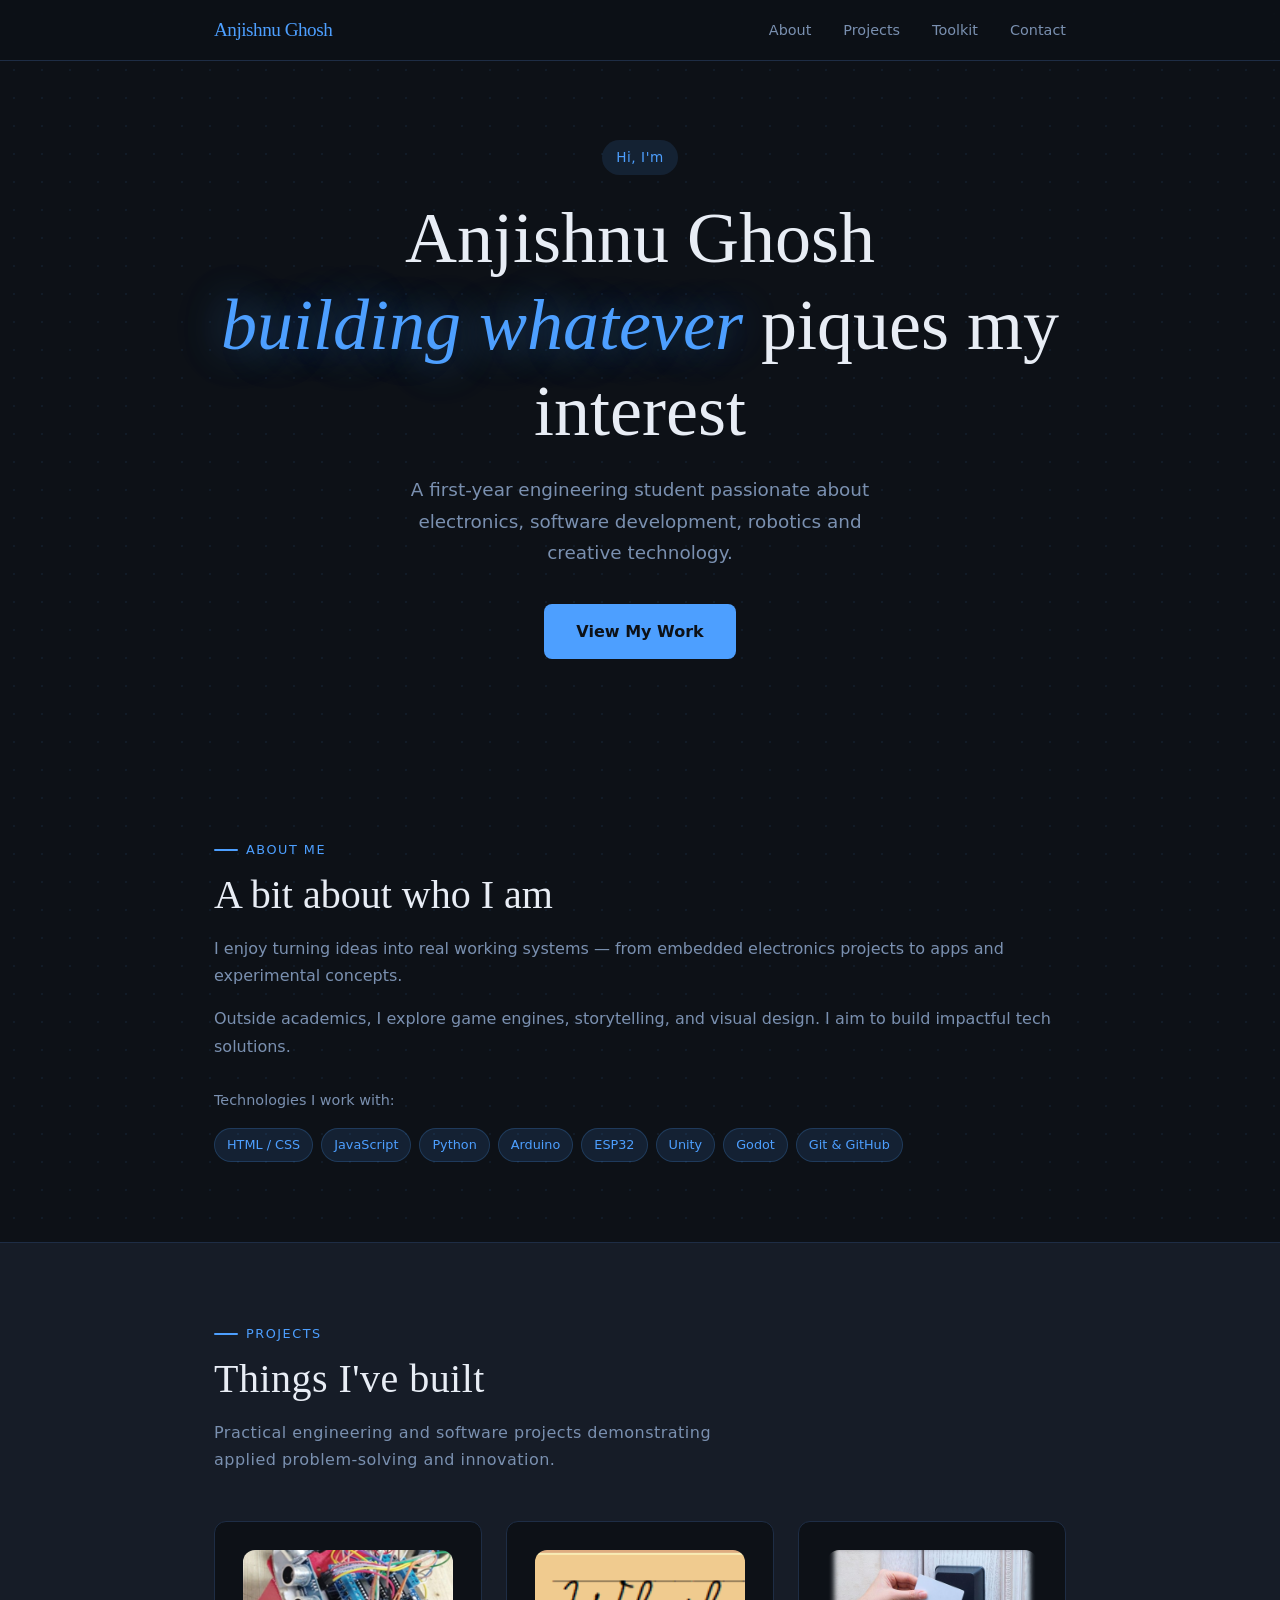
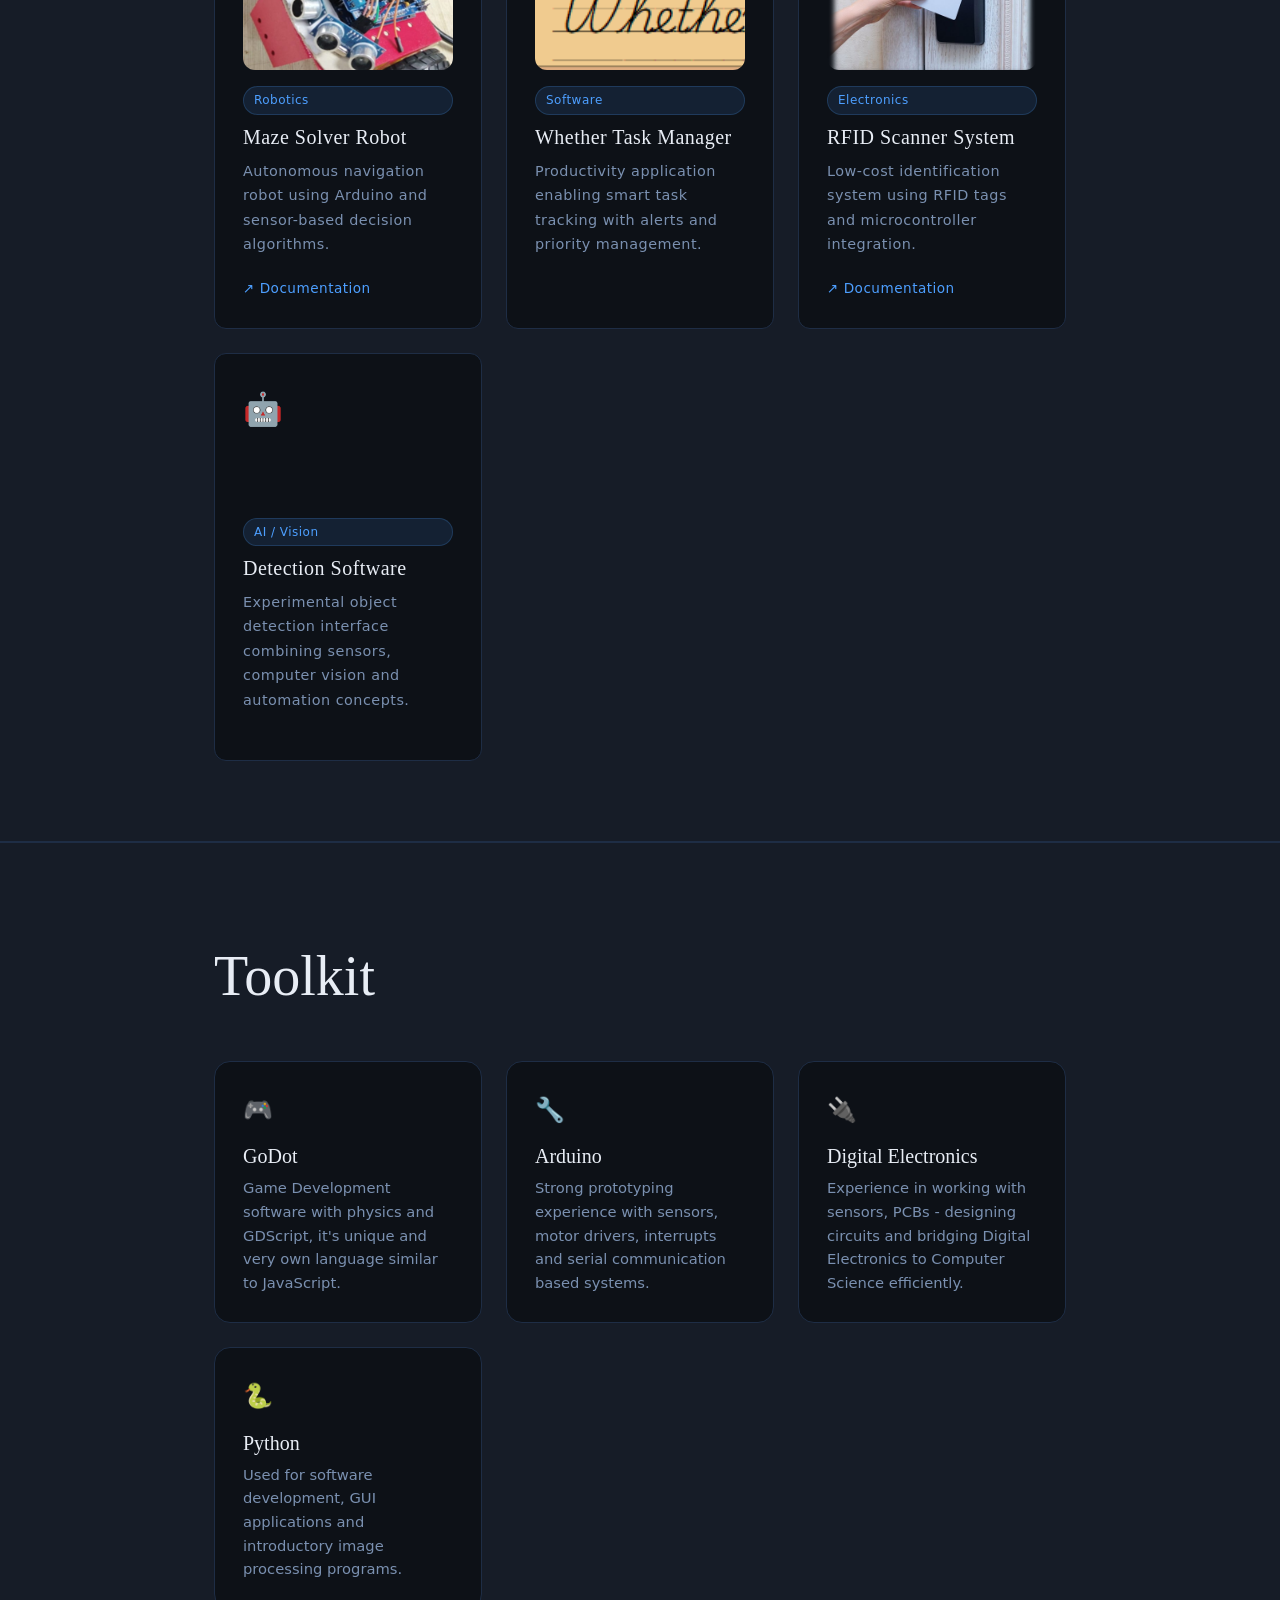
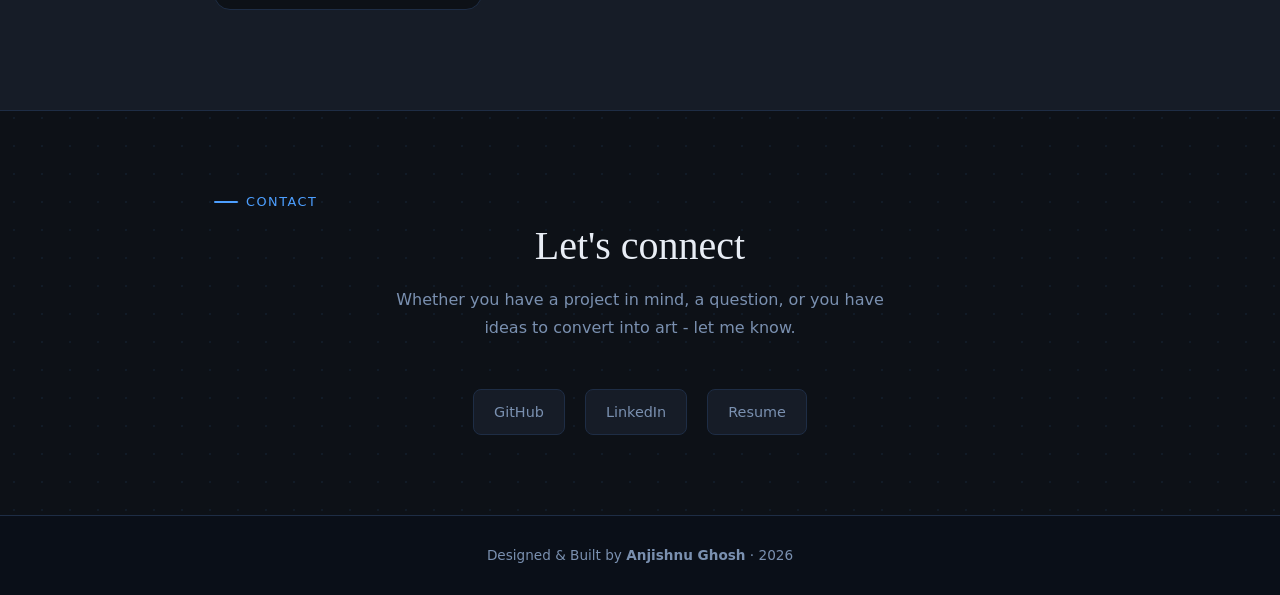
==== index.html @ 76fd32ce "Rename portfolio2.html to index.html" ====
<!DOCTYPE html>
<html lang="en">

<head>
  <meta charset="UTF-8">
  <meta name="viewport" content="width=device-width, initial-scale=1.0">
  <title>Anjishnu Ghosh | Portfolio</title>

  <!-- CSS FILES -->
  <link rel="stylesheet" href="style.css">
  <link rel="stylesheet" href="theme-dark.css">
</head>

<body>

<!-- ================= NAVBAR ================= -->
<nav>
  <div class="container">
    <div class="nav-inner">
      <a href="#hero" class="nav-logo">Anjishnu Ghosh</a>

      <ul class="nav-links">
        <li><a href="#about">About</a></li>
        <li><a href="#projects">Projects</a></li>
        <li><a href="#toolkit">Toolkit</a></li>
        <li><a href="#contact">Contact</a></li>
      </ul>
    </div>
  </div>
</nav>

<!-- ================= HERO ================= -->
<section id="hero">
  <div class="container">

    <p class="hero-eyebrow reveal">Hi, I'm</p>

    <h1 class="hero-title reveal">
      Anjishnu Ghosh <br>
      <em>building whatever</em> piques my interest
    </h1>

    <p class="hero-subtitle reveal">
      A first-year engineering student passionate about electronics,
      software development, robotics and creative technology.
    </p>

    <a href="#projects" class="hero-cta reveal">View My Work</a>

  </div>
</section>

<!-- ================= ABOUT ================= -->
<section id="about" class="reveal">
  <div class="container">

    <p class="section-label">About Me</p>
    <h2 class="section-heading">A bit about who I am</h2>

    <div class="about-text">
      <p>
        I enjoy turning ideas into real working systems — from embedded
        electronics projects to apps and experimental concepts.
      </p>

      <p>
        Outside academics, I explore game engines, storytelling,
        and visual design. I aim to build impactful tech solutions.
      </p>

      <p class="skills-heading">Technologies I work with:</p>

      <div class="skills-grid">
        <span class="skill-badge">HTML / CSS</span>
        <span class="skill-badge">JavaScript</span>
        <span class="skill-badge">Python</span>
        <span class="skill-badge">Arduino</span>
        <span class="skill-badge">ESP32</span>
        <span class="skill-badge">Unity</span>
        <span class="skill-badge">Godot</span>
        <span class="skill-badge">Git & GitHub</span>
      </div>

    </div>
  </div>
</section>

<!-- ================= PROJECTS ================= -->
<section id="projects">
  <div class="container">

    <div class="projects-header reveal">
      <p class="section-label">Projects</p>
      <h2 class="section-heading">Things I've built</h2>
      <p class="section-desc">
        Practical engineering and software projects demonstrating
        applied problem-solving and innovation.
      </p>
    </div>

    <div class="projects-grid">

      <!-- Maze Solver -->
      <div class="project-card reveal reveal-delay-1">
        <div class="project-icon">
          <img src="mazesolv.png" alt="Maze Solver Robot">
        </div>
        <span class="project-tag">Robotics</span>
        <h3 class="project-title">Maze Solver Robot</h3>
        <p class="project-desc">
          Autonomous navigation robot using Arduino and sensor-based
          decision algorithms.
        </p>
        <div class="project-links">
          <a href="Maze solver.docx" target="_blank" class="link-demo">↗ Documentation</a>
        </div>
      </div>

      <!-- Task App -->
      <div class="project-card reveal reveal-delay-2">
        <div class="project-icon">
          <img src="whether.png" alt="Task Manager App">
        </div>
        <span class="project-tag">Software</span>
        <h3 class="project-title">Whether Task Manager</h3>
        <p class="project-desc">
          Productivity application enabling smart task tracking
          with alerts and priority management.
        </p>
      </div>

      <!-- RFID -->
      <div class="project-card reveal reveal-delay-3">
        <div class="project-icon">
          <img src="RFID.png" alt="RFID Scanner">
        </div>
        <span class="project-tag">Electronics</span>
        <h3 class="project-title">RFID Scanner System</h3>
        <p class="project-desc">
          Low-cost identification system using RFID tags and microcontroller integration.
        </p>
        <div class="project-links">
          <a href="RFID READER PROJECT.docx" target="_blank" class="link-demo">↗ Documentation</a>
        </div>
      </div>

      <!-- Detection -->
      <div class="project-card reveal reveal-delay-4">
        <div class="project-icon">🤖</div>
        <span class="project-tag">AI / Vision</span>
        <h3 class="project-title">Detection Software</h3>
        <p class="project-desc">
          Experimental object detection interface combining sensors,
          computer vision and automation concepts.
        </p>
      </div>

    </div>
  </div>
</section>

<!-- ================= TOOLKIT ================= -->
<section id="toolkit" class="toolkit-section">

  <div class="container">

    <h2 class="toolkit-title">Toolkit</h2>

    <div class="toolkit-cards">

      <div class="tool-card">
        <div class="tool-icon">🎮</div>
        <h3>GoDot</h3>
        <p>
          Game Development software with physics and GDScript, it's unique and very own language similar to JavaScript.
        </p>
      </div>

      <div class="tool-card">
        <div class="tool-icon">🔧</div>
        <h3>Arduino</h3>
        <p>
          Strong prototyping experience with sensors, motor drivers,
          interrupts and serial communication based systems.
        </p>
      </div>

      <div class="tool-card">
        <div class="tool-icon">🔌</div>
        <h3>Digital Electronics</h3>
        <p>
          Experience in working with sensors, PCBs - designing circuits and bridging Digital Electronics to Computer Science efficiently.
        </p>
      </div>

      <div class="tool-card">
        <div class="tool-icon">🐍</div>
        <h3>Python</h3>
        <p>
          Used for software development, GUI applications and
          introductory image processing programs.
        </p>
      </div>

    </div>

  </div>

</section>

<!-- ================= CONTACT ================= -->
<section id="contact" class="reveal">
  <div class="container">

    <p class="section-label">Contact</p>
    <h2 class="section-heading">Let's connect</h2>

    <p class="section-desc" style="margin:0 auto;">
       Whether you have a project in mind, a question, or you have ideas to convert into art - let me know.
    </p>

    <div class="contact-wrapper">
      <div class="social-links">
        <a href="#" class="social-link">GitHub</a>
        <a href="#" class="social-link">LinkedIn</a>
        <a href="resume.pdf" download class="social-link">Resume</a>
      </div>

    </div>
  </div>
</section>

<!-- ================= FOOTER ================= -->
<footer>
  <div class="container">
    <p>Designed & Built by <strong>Anjishnu Ghosh</strong> · 2026</p>
  </div>
</footer>

<!-- JS FILE -->
<script src="script.js"></script>

</body>
</html>
---- style.css ----
:root {
      --accent: #2A6BE8;         /* Main blue accent color — used for links, buttons, highlights */
      --accent-light: #EBF0FD;   /* A pale tint of the accent — used for badge backgrounds */
      --text: #1A1A2E;           /* Very dark navy — main body text */
      --muted: #6B7280;          /* Medium gray — secondary/helper text */
      --bg: #FAFAF8;             /* Off-white — the page background */
      --card-bg: #FFFFFF;        /* Pure white — project card backgrounds */
      --border: #E5E7EB;         /* Light gray — borders and dividers */
      --radius: 12px;            /* How rounded card corners are */
      --serif: 'DM Serif Display', Georgia, serif;   /* Heading font stack */
      --sans: 'DM Sans', system-ui, sans-serif;      /* Body font stack */
    }
 
    /* ─── GLOBAL RESET ───────────────────────────────────────────────────────
       Browsers add their own default margins/paddings to elements.
       This "reset" removes those defaults so we start from a clean slate.
    */
    *, *::before, *::after {
      /*
        * selects every element. ::before and ::after are pseudo-elements
        (invisible elements CSS can create before/after real elements).
      */
      box-sizing: border-box;
      /*
        By default, padding and border are ADDED to an element's width.
        border-box makes them INCLUDED in the width — much more intuitive.
        Example: a 200px box with 20px padding stays 200px wide (not 240px).
      */
      margin: 0;
      padding: 0;
    }
 
    html {
      scroll-behavior: smooth;
      /*
        When the user clicks a nav link (e.g., #projects), the page scrolls
        smoothly instead of jumping instantly.
      */
    }
 
    body {
      /*
        <body> is everything visible on the page.
        These styles apply globally to all text unless overridden.
      */
      font-family: var(--sans);           /* Use DM Sans for all text */
      background-color: var(--bg);        /* Off-white page background */
      color: var(--text);                 /* Dark text by default */
      line-height: 1.7;                   /* Space between lines — 1.7x the font size */
      font-size: 16px;                    /* Base font size — all rem units scale from this */
      -webkit-font-smoothing: antialiased;/* Makes fonts look crisper on Mac/iOS (webkit = Safari/Chrome) */
    }
 
    /* ─── TYPOGRAPHY HELPERS ─────────────────────────────────────────────── */
 
    h1, h2, h3 {
      font-family: var(--serif);          /* Use the elegant serif font for all headings */
      font-weight: 400;                   /* Serif fonts look best at normal weight */
      line-height: 1.2;                   /* Headings need tighter line spacing than body */
    }
 
    a {
      color: var(--accent);               /* Links are blue */
      text-decoration: none;              /* Remove the default underline */
    }
 
    a:hover {
      text-decoration: underline;         /* Underline appears on hover for clarity */
    }
 
    img {
      max-width: 100%;                    /* Images never overflow their container */
      display: block;                     /* Remove the small gap below inline images */
    }
 
    /* ─── LAYOUT UTILITY ─────────────────────────────────────────────────── */
 
    .container {
      /*
        A reusable class that centers content and adds horizontal padding.
        Applied to each section to keep content within a readable max width.
      */
      max-width: 900px;     /* Content doesn't stretch wider than 900px */
      margin: 0 auto;       /* Left and right margin set to "auto" = centered */
      padding: 0 24px;      /* 24px gap on left and right on small screens */
    }
 
    section {
      padding: 80px 0;      /* 80px of vertical breathing room above and below each section */
    }
 
    /* ─── NAVIGATION BAR ─────────────────────────────────────────────────── */
 
    nav {
      position: fixed;
      /*
        fixed means the nav stays at the top of the viewport even as you scroll.
        Without this, the nav would scroll away with the page.
      */
      top: 0;
      left: 0;
      right: 0;
      /*
        top/left/right: 0 pins the nav to all three sides of the viewport,
        making it full-width at the very top of the screen.
      */
      z-index: 100;
      /*
        z-index controls stacking order. Higher = in front.
        100 ensures the nav appears in front of all page content when scrolling.
      */
      background: rgba(250, 250, 248, 0.88);
      /*
        rgba = Red, Green, Blue, Alpha.
        Alpha of 0.88 = 88% opaque, 12% transparent.
        This gives a frosted/translucent glass effect.
      */
      backdrop-filter: blur(12px);
      /*
        Blurs whatever is BEHIND the nav element (the page content).
        Combined with the semi-transparent background, this creates a
        popular "frosted glass" navigation effect.
        -webkit- prefix needed for Safari compatibility.
      */
      -webkit-backdrop-filter: blur(12px);
      border-bottom: 1px solid var(--border);  /* Subtle separator line */
    }
 
    .nav-inner {
      display: flex;
      /*
        display: flex enables Flexbox layout.
        Flexbox arranges children in a row (by default) or column,
        with powerful alignment and spacing controls.
      */
      justify-content: space-between;
      /*
        Pushes the logo to the left and nav links to the right,
        with all available space between them.
      */
      align-items: center;    /* Vertically centers the logo and links */
      height: 60px;           /* Fixed nav height */
    }
 
    .nav-logo {
      font-family: var(--serif);
      font-size: 1.2rem;      /* rem = relative to the root font size. 1.2rem = 19.2px */
      font-weight: 400;
      letter-spacing: -0.5px; /* Slightly tighter letter spacing for elegant look */
    }
 
    .nav-links {
      display: flex;
      gap: 32px;              /* 32px space between each nav link */
      list-style: none;       /* Remove the default bullet points from <ul> */
    }
 
    .nav-links a {
      color: var(--muted);    /* Gray by default */
      font-size: 0.9rem;
      font-weight: 500;
      transition: color 0.2s; /* Smoothly animate color change over 0.2 seconds */
    }
 
    .nav-links a:hover {
      color: var(--text);     /* Goes dark on hover */
      text-decoration: none;
    }
 
    /* ─── HERO SECTION ───────────────────────────────────────────────────── */
 
    #hero {
      padding-top: 140px;     /* Extra top padding to clear the 60px fixed nav */
      padding-bottom: 100px;
      text-align: center;
    }
 
    .hero-eyebrow {
      /*
        The small text above the main heading — sets the context.
        e.g., "Hi, I'm"
      */
      display: inline-block;              /* Allows padding on a text element */
      background: var(--accent-light);   /* Pale blue background */
      color: var(--accent);              /* Blue text */
      font-size: 0.85rem;
      font-weight: 500;
      padding: 6px 14px;
      border-radius: 100px;             /* Makes it a pill shape (fully rounded) */
      margin-bottom: 20px;
      letter-spacing: 0.04em;           /* Slightly spaced out letters */
    }
 
    .hero-title {
      font-size: clamp(2.8rem, 7vw, 5rem);
      /*
        clamp(min, preferred, max) — a responsive font size:
        - Never smaller than 2.8rem (44.8px)
        - Ideally 7vw (7% of viewport width)
        - Never larger than 5rem (80px)
        This makes the heading scale naturally across all screen sizes.
      */
      color: var(--text);
      margin-bottom: 20px;
    }
 
    .hero-title em {
      /*
        <em> tags are used for italic text.
        This styles the italic part of the hero title with an accent color.
      */
      color: var(--accent);
      font-style: italic;
    }
 
    .hero-subtitle {
      font-size: 1.15rem;
      color: var(--muted);      /* Gray subtitle text */
      max-width: 500px;         /* Keeps the line short for readability */
      margin: 0 auto 36px;      /* Top: 0, Left/Right: auto (centered), Bottom: 36px */
    }
 
    .hero-cta {
      /*
        CTA = Call To Action — the main action button.
      */
      display: inline-block;
      background: var(--accent);    /* Solid blue background */
      color: #fff;                   /* White text */
      padding: 14px 32px;
      border-radius: 8px;
      font-weight: 500;
      font-size: 1rem;
      transition: transform 0.2s, box-shadow 0.2s;
      /*
        Animate two properties on hover:
        - transform: used for the lift effect
        - box-shadow: used for the glow effect
      */
    }
 
    .hero-cta:hover {
      text-decoration: none;
      transform: translateY(-2px);
      /*
        Moves the button 2px upward — creates a "lifting" hover effect.
        translateY is a CSS transform function.
      */
      box-shadow: 0 8px 24px rgba(42, 107, 232, 0.28);
      /*
        A blue-tinted shadow beneath the button, making it look elevated.
        Syntax: x-offset y-offset blur spread color
      */
    }
 
    /* ─── SECTION HEADING STYLE ──────────────────────────────────────────── */
 
    .section-label {
      /*
        A small all-caps label above each section heading (e.g., "— About Me")
      */
      font-family: var(--sans);
      font-size: 0.8rem;
      font-weight: 500;
      letter-spacing: 0.12em;         /* Wide letter spacing for the all-caps look */
      text-transform: uppercase;       /* Makes text all caps regardless of what's typed */
      color: var(--accent);
      margin-bottom: 10px;
      display: flex;
      align-items: center;
      gap: 8px;
    }
 
    .section-label::before {
      /*
        ::before is a pseudo-element — creates a decorative element BEFORE
        the text without adding extra HTML.
        Here it draws a short horizontal line before the label.
      */
      content: '';                  /* Required — the pseudo-element exists but is empty */
      display: block;
      width: 24px;
      height: 2px;
      background: var(--accent);
      border-radius: 2px;
    }
 
    .section-heading {
      font-size: clamp(1.8rem, 4vw, 2.6rem);
      margin-bottom: 16px;
    }
 
    .section-desc {
      color: var(--muted);
      max-width: 520px;
      font-size: 1rem;
    }
 
    /* ─── ABOUT SECTION ──────────────────────────────────────────────────── */
 
    .about-grid {
      display: grid;
      /*
        CSS Grid divides a container into rows and columns.
        Here we create two columns: the first is 1 fraction unit wide,
        the second is 2 fraction units wide (so it's twice as wide).
      */
      grid-template-columns: 1fr 2fr;
      gap: 56px;              /* Space between the two columns */
      align-items: start;     /* Align content to the top of each grid cell */
      margin-top: 48px;
    }
 
    .about-avatar {
      width: 100%;
      aspect-ratio: 1 / 1;   /* Forces the element to always be a perfect square */
      border-radius: 16px;
      background: var(--accent-light);    /* Placeholder background until you add a real photo */
      display: flex;
      align-items: center;
      justify-content: center;            /* Centers the initials text inside */
      font-family: var(--serif);
      font-size: 3rem;
      color: var(--accent);
      overflow: hidden;                   /* Clips any content (like a photo) to the border-radius */
    }
 
    .about-text p {
      color: var(--muted);
      margin-bottom: 16px;
    }
 
    .skills-heading {
      font-family: var(--sans);
      font-weight: 500;
      font-size: 0.9rem;
      color: var(--text);
      margin: 28px 0 12px;
    }
 
    .skills-grid {
      display: flex;
      flex-wrap: wrap;     /* Items wrap to the next line if they don't fit */
      gap: 8px;
    }
 
    .skill-badge {
      background: var(--accent-light);
      color: var(--accent);
      font-size: 0.8rem;
      font-weight: 500;
      padding: 5px 12px;
      border-radius: 100px;   /* Pill shape */
    }
 
    /* ─── PROJECTS SECTION ───────────────────────────────────────────────── */
 
    #projects {
      background: var(--card-bg);
      /*
        A very subtle change from the slightly off-white page background
        to pure white creates visual separation between sections.
      */
      border-top: 1px solid var(--border);
      border-bottom: 1px solid var(--border);
    }
 
    .projects-header {
      margin-bottom: 48px;
    }
 
    .projects-grid {
      display: grid;
      grid-template-columns: repeat(auto-fit, minmax(260px, 1fr));
      /*
        repeat(auto-fit, ...) — creates as many columns as will fit.
        minmax(260px, 1fr) — each column is at least 260px wide, expands to fill space.
        Result: 3 columns on wide screens, 2 on medium, 1 on mobile — automatically.
      */
      gap: 24px;
    }
 
    .project-card {
      background: var(--bg);         /* Slightly off-white card on white section */
      border: 1px solid var(--border);
      border-radius: var(--radius);  /* Uses the --radius variable (12px) */
      padding: 28px;
      display: flex;
      flex-direction: column;        /* Stack children vertically instead of side-by-side */
      transition: transform 0.25s, box-shadow 0.25s;
    }
 
    .project-card:hover {
      transform: translateY(-4px);   /* Lift the card 4px upward on hover */
      box-shadow: 0 12px 32px rgba(0, 0, 0, 0.08);  /* Soft shadow on hover */
    }
 
    .project-icon {
      font-size: 2rem;               /* Large emoji icon at the top of each card */
      margin-bottom: 16px;
    }
 
    .project-tag {
      font-size: 0.75rem;
      font-weight: 500;
      color: var(--accent);
      background: var(--accent-light);
      display: inline-block;
      padding: 3px 10px;
      border-radius: 100px;
      margin-bottom: 10px;
    }
 
    .project-title {
      font-family: var(--serif);
      font-size: 1.25rem;
      margin-bottom: 10px;
    }
 
    .project-desc {
      font-size: 0.9rem;
      color: var(--muted);
      flex: 1;
      /*
        flex: 1 makes this element grow to fill available vertical space in the
        flex column. This pushes the links to the bottom of all cards evenly,
        even if descriptions have different lengths.
      */
      margin-bottom: 20px;
    }
 
    .project-links {
      display: flex;
      gap: 16px;
    }
 
    .project-links a {
      font-size: 0.85rem;
      font-weight: 500;
      display: flex;
      align-items: center;
      gap: 5px;
    }
 
    .project-links .link-demo {
      color: var(--accent);     /* Blue for the live demo link */
    }
 
    .project-links .link-code {
      color: var(--muted);      /* Gray for the GitHub/code link */
    }
 
    /* ─── CONTACT SECTION ────────────────────────────────────────────────── */
 
    #contact {
      text-align: center;
    }
 
    .contact-wrapper {
      margin-top: 48px;
    }
 
    .contact-email {
      font-family: var(--serif);
      font-size: clamp(1.5rem, 4vw, 2.4rem);
      color: var(--text);
      display: inline-block;
      margin-bottom: 36px;
      transition: color 0.2s;
    }
 
    .contact-email:hover {
      color: var(--accent);
      text-decoration: none;
    }
 
    .social-links {
      display: flex;
      justify-content: center;   /* Center the social icons row */
      gap: 20px;
      flex-wrap: wrap;
    }
 
    .social-link {
      display: flex;
      align-items: center;
      gap: 8px;
      font-size: 0.9rem;
      font-weight: 500;
      color: var(--muted);
      background: var(--card-bg);
      border: 1px solid var(--border);
      padding: 10px 20px;
      border-radius: 8px;
      transition: border-color 0.2s, color 0.2s;
    }
 
    .social-link:hover {
      color: var(--accent);
      border-color: var(--accent);
      text-decoration: none;
    }
 
    /* ─── FOOTER ─────────────────────────────────────────────────────────── */
 
    footer {
      border-top: 1px solid var(--border);
      padding: 28px 0;
      text-align: center;
      font-size: 0.85rem;
      color: var(--muted);
    }
 
    /* ─── RESPONSIVE DESIGN ──────────────────────────────────────────────── */
 
    @media (max-width: 640px) {
      /*
        @media is a "media query" — CSS that only applies at certain screen sizes.
        max-width: 640px means: "apply these rules ONLY on screens 640px wide or less"
        (i.e., phones and small tablets).
      */
 
      .about-grid {
        grid-template-columns: 1fr;   /* Switch from 2-column to 1-column layout on mobile */
      }
 
      .about-avatar {
        max-width: 160px;             /* Limit photo size on mobile */
      }
 
      .nav-links {
        gap: 18px;                    /* Reduce gap between nav links on mobile */
      }

/* ===== Premium Scroll Reveal ===== */

.reveal {
  opacity: 0;
  transform: translateY(50px) scale(0.96);
  transition: all 0.9s cubic-bezier(.21,1.02,.73,1);
}

.reveal.active {
  opacity: 1;
  transform: translateY(0) scale(1);
}

/* stagger effect */
.reveal-delay-1 { transition-delay: 0.1s; }
.reveal-delay-2 { transition-delay: 0.2s; }
.reveal-delay-3 { transition-delay: 0.3s; }
.reveal-delay-4 { transition-delay: 0.4s; }
    }
    img {
  max-width: 100%;
  height: auto;
  display: block;
}
---- theme-dark.css ----
/*
  ============================================================
  theme-dark.css — Dark Blue Theme Override
  ============================================================

  HOW TO USE THIS FILE:
  Add this single line to your portfolio.html, inside the <head>
  tag, AFTER the existing <style> block:

      <link rel="stylesheet" href="theme-dark.css">

  Because it loads AFTER the original styles, every rule here
  "wins" over the original — this is the "Cascading" part of CSS.
  You never have to touch portfolio.html's <style> block at all.
  ============================================================
*/


/* ─────────────────────────────────────────────────────────────
   STEP 1: REDEFINE THE COLOR PALETTE
   All colors live in CSS variables on :root.
   By overriding just these variables, every element that uses
   them automatically updates — no hunting down individual rules.
───────────────────────────────────────────────────────────── */

:root {
  --accent:       #4D9FFF;
  /*
    A vivid sky blue — the primary interactive color.
    Used for links, buttons, badges, and the CTA.
    Chosen to pop clearly against dark backgrounds.
  */

  --accent-light: rgba(77, 159, 255, 0.12);
  /*
    A very transparent tint of the accent.
    Used as a soft fill behind skill badges and tags.
    rgba() lets us control opacity (0.12 = 12% opaque).
  */

  --text:         #E8EDF5;
  /*
    Off-white with a cool blue tint — main body text.
    Pure white (#fff) can feel harsh on dark backgrounds;
    this is softer and more readable.
  */

  --muted:        #7A90B0;
  /*
    A desaturated steel blue — used for secondary text
    like subtitles, project descriptions, and nav links.
  */

  --bg:           #0D1117;
  /*
    Very dark navy — the main page background.
    Inspired by GitHub's dark theme; feels deep and technical.
  */

  --card-bg:      #161C27;
  /*
    Slightly lighter than --bg — used for the projects section
    background and project cards, creating subtle layering depth.
  */

  --border:       #1E2D45;
  /*
    A muted dark blue — replaces the light gray borders.
    Visible enough to separate elements, but not distracting.
  */
}


/* ─────────────────────────────────────────────────────────────
   STEP 2: BODY BACKGROUND TEXTURE
   Adds a very subtle dot-grid pattern to the page background.
   This gives the dark theme depth and a "technical" feel
   without being visually loud.
───────────────────────────────────────────────────────────── */

body {
  background-color: var(--bg);
  background-image: radial-gradient(
    rgba(77, 159, 255, 0.07) 1px,
    transparent 1px
  );
  /*
    radial-gradient() draws a circular gradient.
    Here each "dot" is 1px wide, 7% opaque blue, surrounded by
    transparency — creating a tiny dot.
  */
  background-size: 28px 28px;
  /*
    Repeat the dot pattern every 28px horizontally and vertically,
    creating a uniform grid of subtle dots across the whole page.
  */
}


/* ─────────────────────────────────────────────────────────────
   STEP 3: NAVIGATION BAR — dark frosted glass
───────────────────────────────────────────────────────────── */

nav {
  background: rgba(13, 17, 23, 0.80);
  /*
    80% opaque version of --bg. When combined with backdrop-filter,
    the page content blurs through it, creating a dark frosted effect.
  */
  border-bottom-color: var(--border);
  /*
    Override just the border color using our new dark border variable.
  */
}


/* ─────────────────────────────────────────────────────────────
   STEP 4: HERO SECTION — glowing accent headline
───────────────────────────────────────────────────────────── */

.hero-title em {
  color: var(--accent);
  /*
    The italic accent phrase inherits the new vivid blue.
    Combined with the glow below, it becomes the visual focal point.
  */
  text-shadow:
    0 0 40px rgba(77, 159, 255, 0.45),
    0 0 80px rgba(77, 159, 255, 0.20);
  /*
    text-shadow takes: x-offset y-offset blur color.
    Two layered shadows create a soft "glow" aura:
    - First layer: tight 40px glow, 45% opaque
    - Second layer: wide 80px halo, 20% opaque
    The result is a neon-like luminosity around the accent text.
  */
}

.hero-cta {
  background: var(--accent);
  color: #0D1117;
  /*
    Dark text on a bright button — high contrast for readability.
    On dark themes, light buttons with dark text often look sharper
    than the reverse.
  */
  font-weight: 600;
}

.hero-cta:hover {
  box-shadow: 0 8px 32px rgba(77, 159, 255, 0.40);
  /*
    Blue glow shadow on hover — matches the accent color,
    making the button look like it's emitting light.
  */
}


/* ─────────────────────────────────────────────────────────────
   STEP 5: ABOUT SECTION — avatar placeholder
───────────────────────────────────────────────────────────── */

.about-avatar {
  background: var(--card-bg);
  /*
    Use the card background color instead of the light accent tint.
  */
  border: 1px solid var(--border);
  color: var(--accent);
  /*
    The initials/text inside the avatar stay in the accent blue.
  */
}

.skill-badge {
  background: var(--accent-light);
  color: var(--accent);
  border: 1px solid rgba(77, 159, 255, 0.20);
  /*
    A thin blue border adds a bit more structure on dark backgrounds,
    where the transparent fill alone can look too subtle.
  */
}


/* ─────────────────────────────────────────────────────────────
   STEP 6: PROJECTS SECTION
───────────────────────────────────────────────────────────── */

#projects {
  background: var(--card-bg);
  /*
    Slightly lighter dark for the projects band —
    creates a subtle "lifted" section feel.
  */
  border-top-color: var(--border);
  border-bottom-color: var(--border);
  letter-spacing: 0.03em;
}

.project-card {
  background: #0D1117;
  /*
    Cards are the darkest layer — same as --bg.
    On the slightly lighter #projects background, they appear as
    inset, floating tiles — a sense of depth through layering.
  */
  border-color: var(--border);
  transition: transform 0.25s, box-shadow 0.25s, border-color 0.25s;
  /*
    Add border-color to the transition so the border glows in
    smoothly on hover (see rule below).
  */
}

.project-card:hover {
  border-color: rgba(77, 159, 255, 0.40);
  /*
    On hover, the card border shifts from dark to a semi-transparent
    blue — a subtle "selected" or "active" glow effect.
  */
  box-shadow:
    0 0 0 1px rgba(77, 159, 255, 0.10),
    0 16px 40px rgba(0, 0, 0, 0.50);
  /*
    Two shadows:
    1. A 1px "inner ring" in a faint blue — reinforces the border glow
    2. A soft deep shadow below — gives the card depth as it lifts
  */
}

.project-tag {
  background: var(--accent-light);
  color: var(--accent);
  border: 1px solid rgba(77, 159, 255, 0.20);
}


/* ─────────────────────────────────────────────────────────────
   STEP 7: CONTACT SECTION
───────────────────────────────────────────────────────────── */

.contact-email {
  color: var(--text);
}

.contact-email:hover {
  color: var(--accent);
}

.social-link {
  background: var(--card-bg);
  border-color: var(--border);
  color: var(--muted);
  transition: border-color 0.2s, color 0.2s, box-shadow 0.2s;
}

.social-link:hover {
  color: var(--accent);
  border-color: rgba(77, 159, 255, 0.45);
  box-shadow: 0 0 16px rgba(77, 159, 255, 0.12);
  /*
    A faint blue aura on hover — the buttons subtly "light up"
    when the cursor passes over them.
  */
  text-decoration: none;
}


/* ─────────────────────────────────────────────────────────────
   STEP 8: SECTION LABELS & DECORATIVE LINE
───────────────────────────────────────────────────────────── */

.section-label {
  color: var(--accent);
  /*
    The small uppercase label above each section heading
    already uses --accent, but we confirm it here so it
    picks up the new brighter blue explicitly.
  */
}

.section-label::before {
  background: var(--accent);
  /*
    The decorative horizontal line before the label also updates
    to the new blue.
  */
}


/* ─────────────────────────────────────────────────────────────
   STEP 9: FOOTER
───────────────────────────────────────────────────────────── */

footer {
  border-top-color: var(--border);
  background: #0A0F18;
  /*
    Slightly darker than --bg — the footer recedes visually,
    anchoring the page bottom with extra depth.
  */
}


/* ─────────────────────────────────────────────────────────────
   STEP 10: SCROLLBAR STYLING (Chrome, Edge, Safari)
   A nice finishing touch — the scrollbar matches the dark theme.
───────────────────────────────────────────────────────────── */

::-webkit-scrollbar {
  width: 8px;           /* Thin scrollbar */
}

::-webkit-scrollbar-track {
  background: var(--bg);          /* Track matches the page background */
}

::-webkit-scrollbar-thumb {
  background: var(--border);      /* The draggable part is the border color */
  border-radius: 4px;
}

::-webkit-scrollbar-thumb:hover {
  background: var(--accent);      /* Turns blue on hover */
}


/* ─────────────────────────────────────────────────────────────
   STEP 11: TEXT SELECTION COLOR
   When the user highlights text, this controls the color.
───────────────────────────────────────────────────────────── */

::selection {
  background: rgba(77, 159, 255, 0.30);
  /*
    A 30% opaque blue highlight — recognizable as accent-themed
    without being so dark it obscures the selected text.
  */
  color: var(--text);
}

.project-icon {
  width: 100%;
  height: 120px;          /* ← control image size here */
  overflow: hidden;
  border-radius: 12px;
  margin-bottom: 16px;
  display: block;
}

.project-icon img {
  width: 100%;
  height: 100%;
  object-fit: cover;
  display: block;
}

.reveal {
  opacity: 0;
  transform: translateY(50px) scale(0.96);
  transition: all 0.9s cubic-bezier(.21,1.02,.73,1);
}

.reveal.active {
  opacity: 1;
  transform: translateY(0) scale(1);
}

/* stagger effect */
.reveal-delay-1 { transition-delay: 0.1s; }
.reveal-delay-2 { transition-delay: 0.2s; }
.reveal-delay-3 { transition-delay: 0.3s; }
.reveal-delay-4 { transition-delay: 0.4s; }
    

/* ===== TOOLKIT SECTION — BLENDED DARK THEME ===== */

.toolkit-section {
  padding: 100px 0;
  background: var(--card-bg);
  border-top: 1px solid var(--border);
  border-bottom: 1px solid var(--border);
  position: relative;
}

/* subtle blue grid instead of neon green */
.toolkit-section::before {
  content: "";
  position: absolute;
  inset: 0;
  pointer-events: none;
}

.toolkit-index {
  color: var(--accent);
  letter-spacing: 3px;
  font-size: 13px;
  margin-bottom: 8px;
}

.toolkit-title {
  font-size: clamp(2.2rem,5vw,3.5rem);
  margin-bottom: 50px;
  font-family: var(--serif);
}

.toolkit-cards {
  display: grid;
  grid-template-columns: repeat(auto-fit,minmax(260px,1fr));
  gap: 26px;
}

.tool-card {
  background: #0D1117;
  border: 1px solid var(--border);
  padding: 28px;
  border-radius: 16px;
  transition: all .28s ease;
  position: relative;
}

/* blue glow hover matching project cards */
.tool-card {
  transition: all .35s cubic-bezier(.21,1.02,.73,1);
}

.tool-card:hover {
  transform: translateY(-8px) scale(1.02);
  border-color: rgba(77,159,255,.5);

  box-shadow:
    0 10px 28px rgba(0,0,0,.6),
    0 0 0 1px rgba(77,159,255,.12);
}

.tool-icon {
  font-size: 24px;
  margin-bottom: 14px;
}

.tool-card h3 {
  font-size: 1.25rem;
  margin-bottom: 8px;
  font-family: var(--serif);
}

.tool-card p {
  color: var(--muted);
  font-size: .92rem;
  line-height: 1.6;
}

/* ===== PROJECT HOVER UPGRADE ===== */

.project-card {
  transition: 
    transform .35s cubic-bezier(.21,1.02,.73,1),
    box-shadow .35s,
    border-color .35s;
}

.project-card:hover {
  transform: translateY(-10px) scale(1.02);
  border-color: rgba(77,159,255,0.6);

  box-shadow:
    0 10px 30px rgba(0,0,0,0.6),
    0 0 0 1px rgba(77,159,255,0.18),
    0 0 40px rgba(77,159,255,0.15);
}

/* ===== PROJECT HOVER UPGRADE ===== */

.project-card {
  transition: 
    transform .35s cubic-bezier(.21,1.02,.73,1),
    box-shadow .35s,
    border-color .35s;
}

.project-card:hover {
  transform: translateY(-10px) scale(1.02);
  border-color: rgba(77,159,255,0.6);

  box-shadow:
    0 10px 30px rgba(0,0,0,0.6),
    0 0 0 1px rgba(77,159,255,0.18),
    0 0 40px rgba(77,159,255,0.15);
}

.hero-cta {
  transition: all .35s cubic-bezier(.21,1.02,.73,1);
}

.hero-cta:hover {
  transform: translateY(-3px) scale(1.03);
  box-shadow: 
    0 12px 30px rgba(77,159,255,.35);
}

.nav-links a {
  position: relative;
}

.nav-links a::after {
  content: "";
  position: absolute;
  left: 0;
  bottom: -6px;
  width: 0%;
  height: 2px;
  background: var(--accent);
  transition: width .3s ease;
}

.nav-links a:hover::after {
  width: 100%;
}

.container {
  width: min(1100px, 92%);
  margin: auto;
}

img {
  max-width: 100%;
  height: auto;
  display: block;
}

.hero-title {
  font-size: clamp(2.2rem, 6vw, 4.5rem);
}

.section-heading {
  font-size: clamp(1.6rem, 4vw, 2.5rem);
}

.projects-grid,
.toolkit-cards {
  display: grid;
  grid-template-columns: repeat(auto-fit, minmax(260px,1fr));
  gap: 24px;
}

@media (max-width: 768px) {

  section {
    padding: 70px 0;
  }

  .hero-title {
    line-height: 1.15;
  }

  .nav-inner {
    flex-direction: column;
    height: auto;
    gap: 10px;
    padding: 12px 0;
  }

  .nav-links {
    gap: 18px;
  }

  .toolkit-title {
    font-size: 2.2rem;
  }

}

body {
  overflow-x: hidden;
}
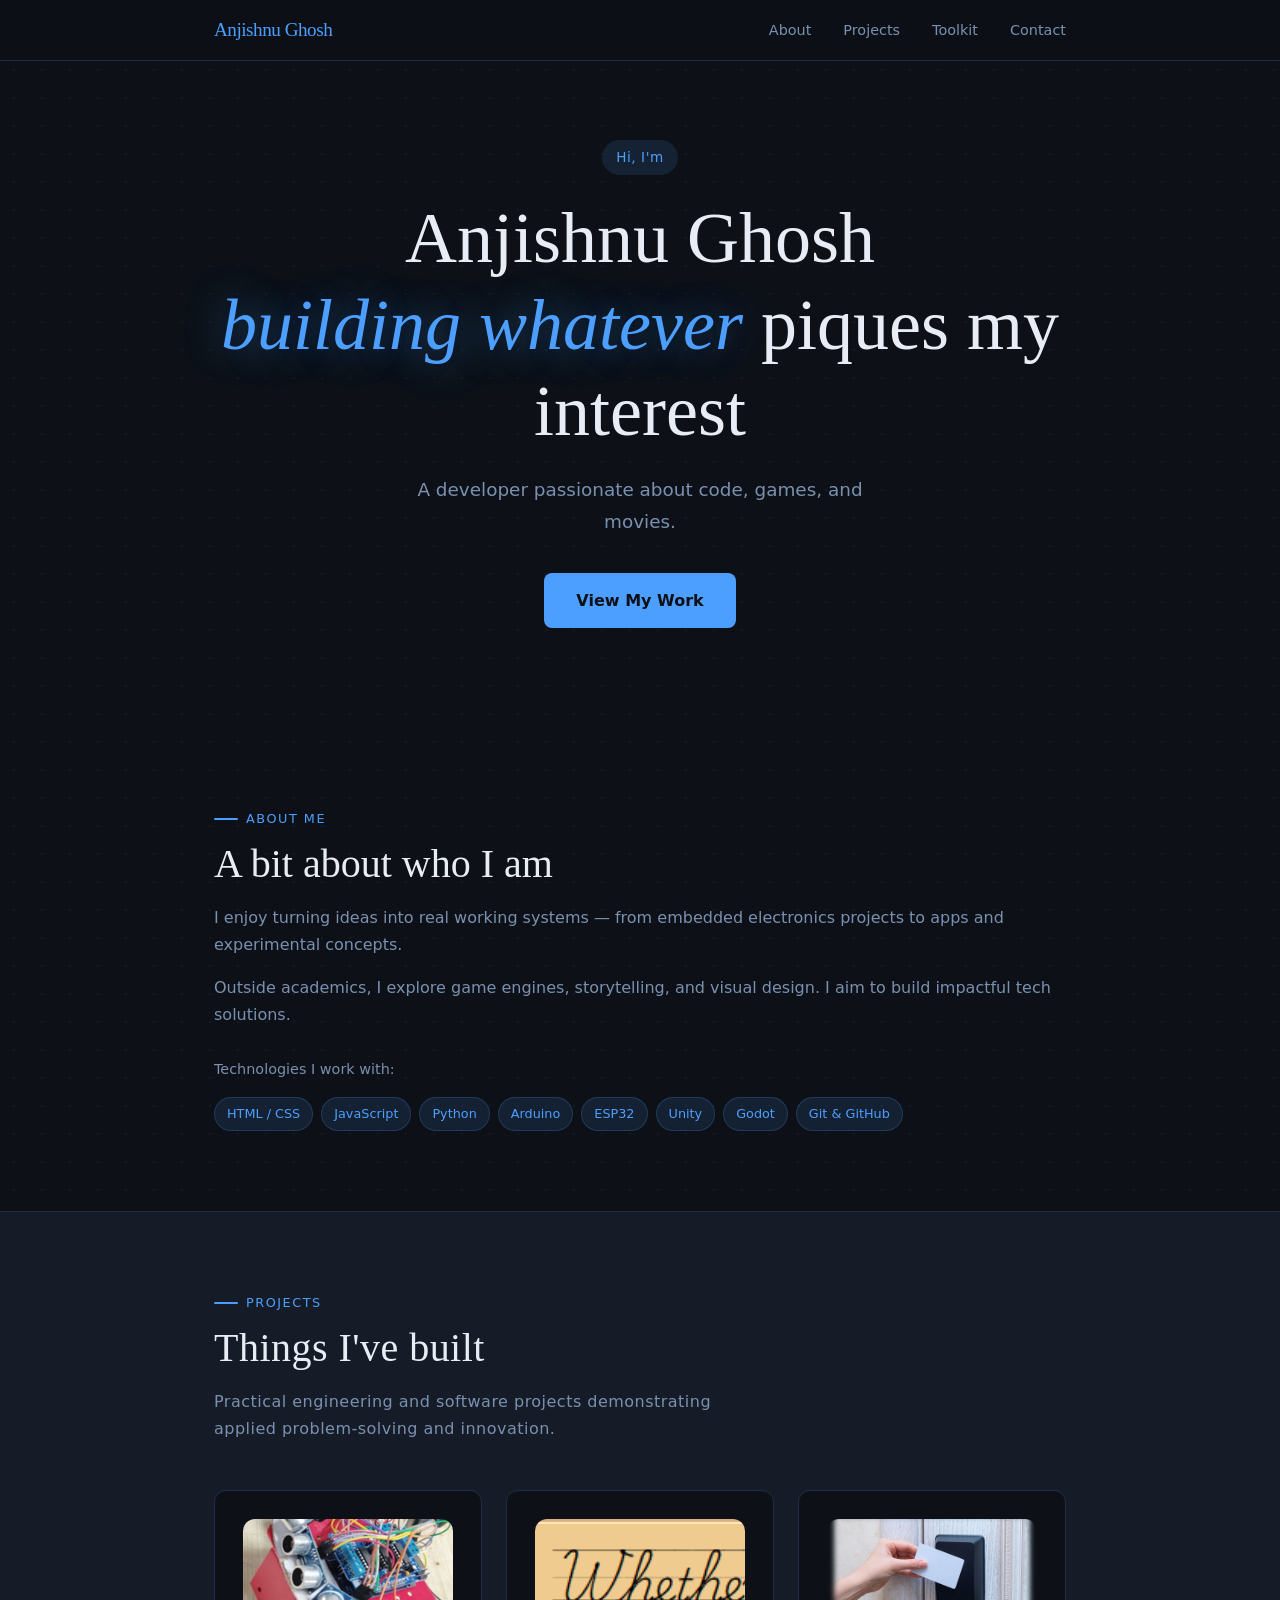
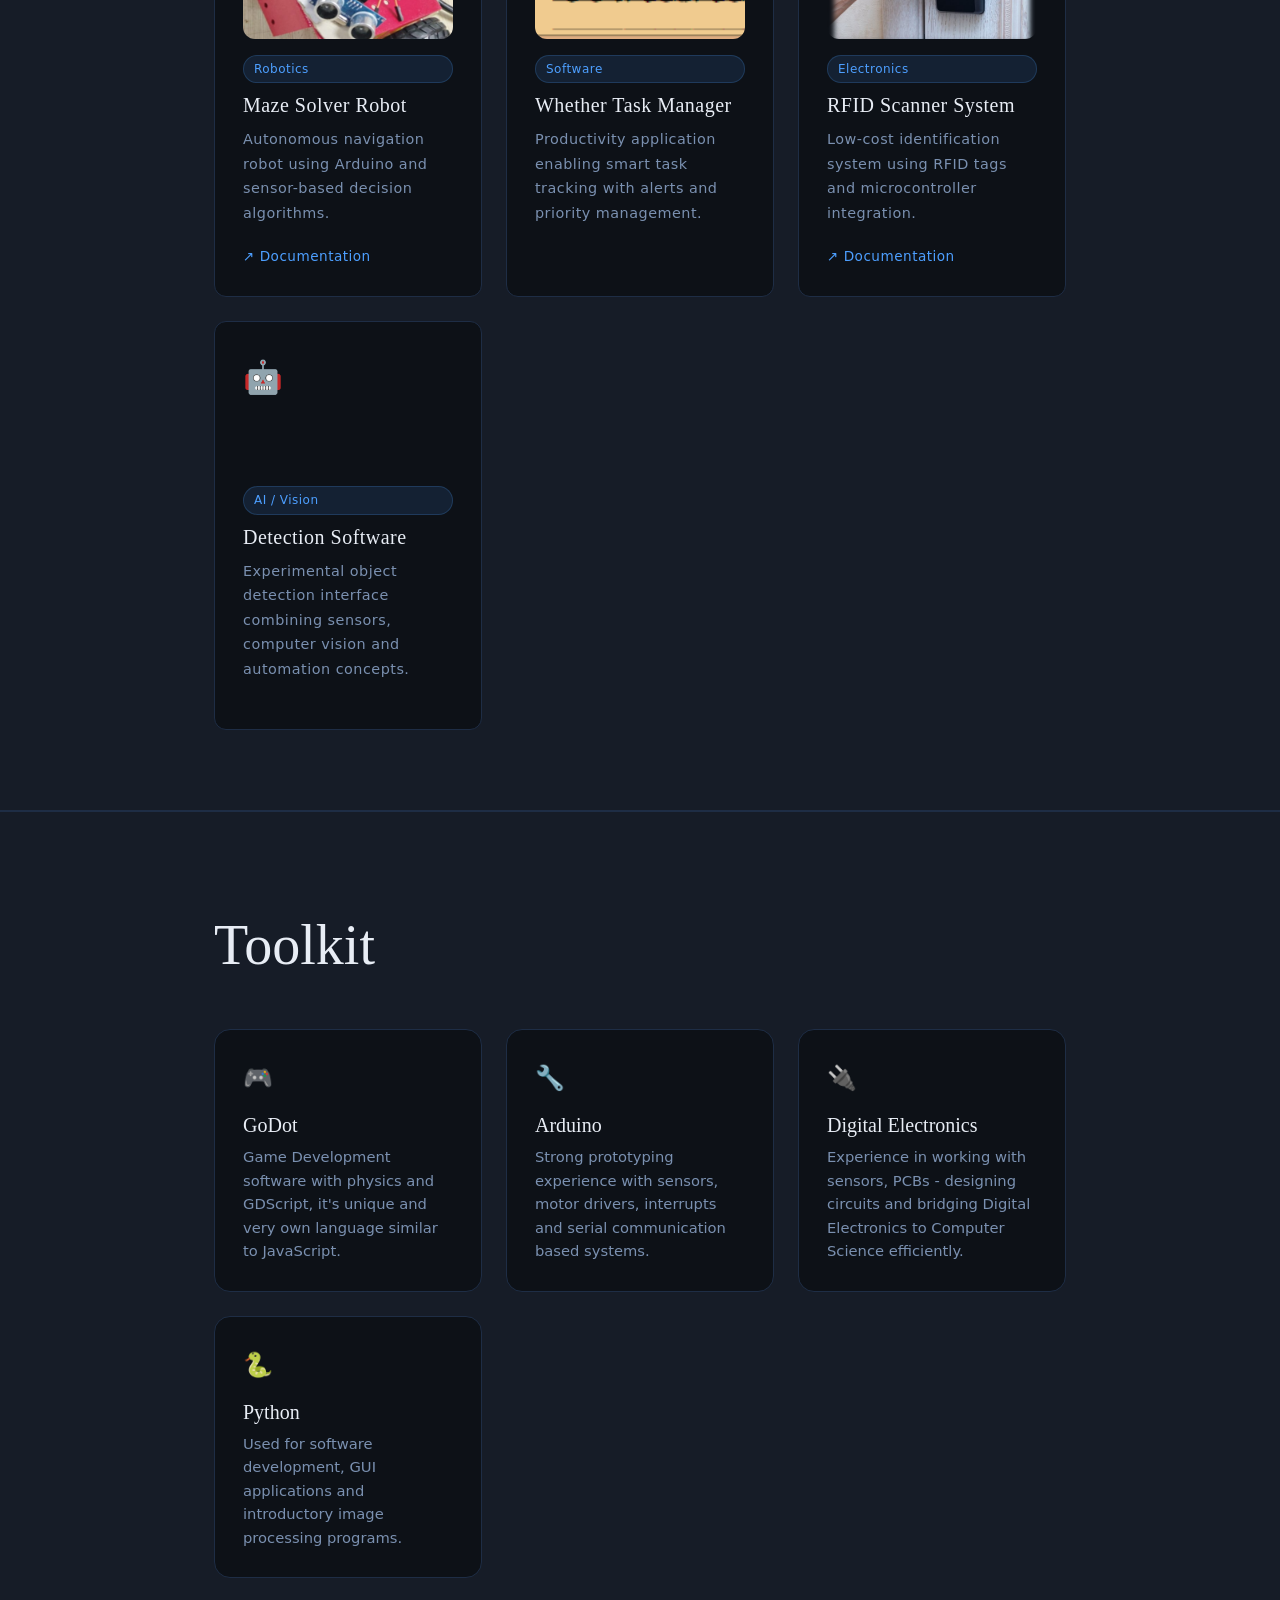
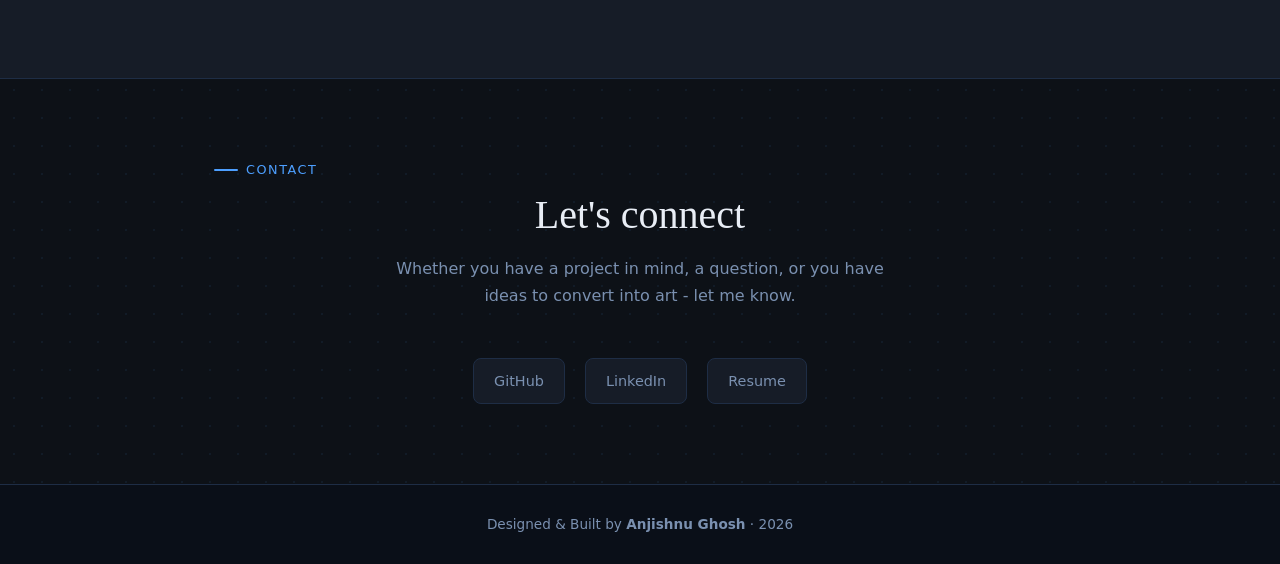
==== commit 70c023ee: "Update index.html" ====
--- a/index.html
+++ b/index.html
@@ -41,8 +41,8 @@
     </h1>
 
     <p class="hero-subtitle reveal">
-      A first-year engineering student passionate about electronics,
-      software development, robotics and creative technology.
+     A developer passionate about code,
+        games, and movies.
     </p>
 
     <a href="#projects" class="hero-cta reveal">View My Work</a>
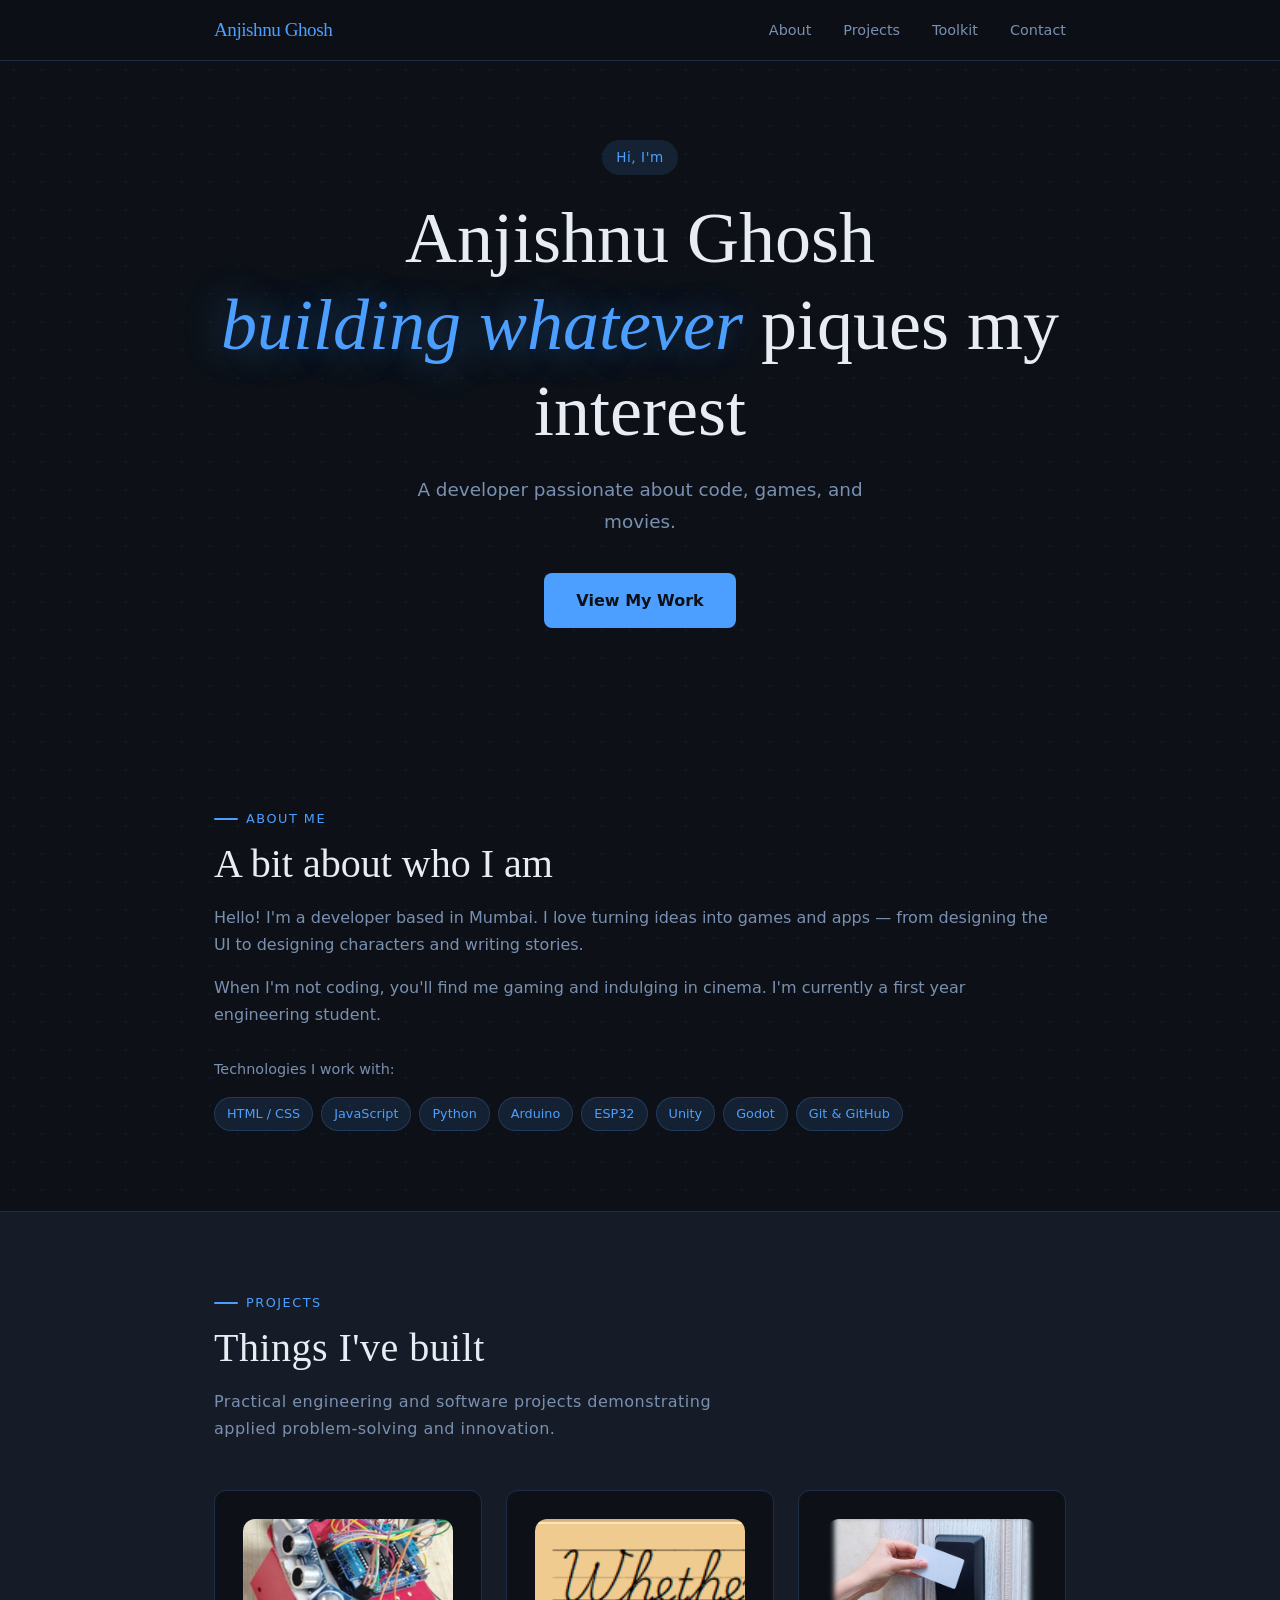
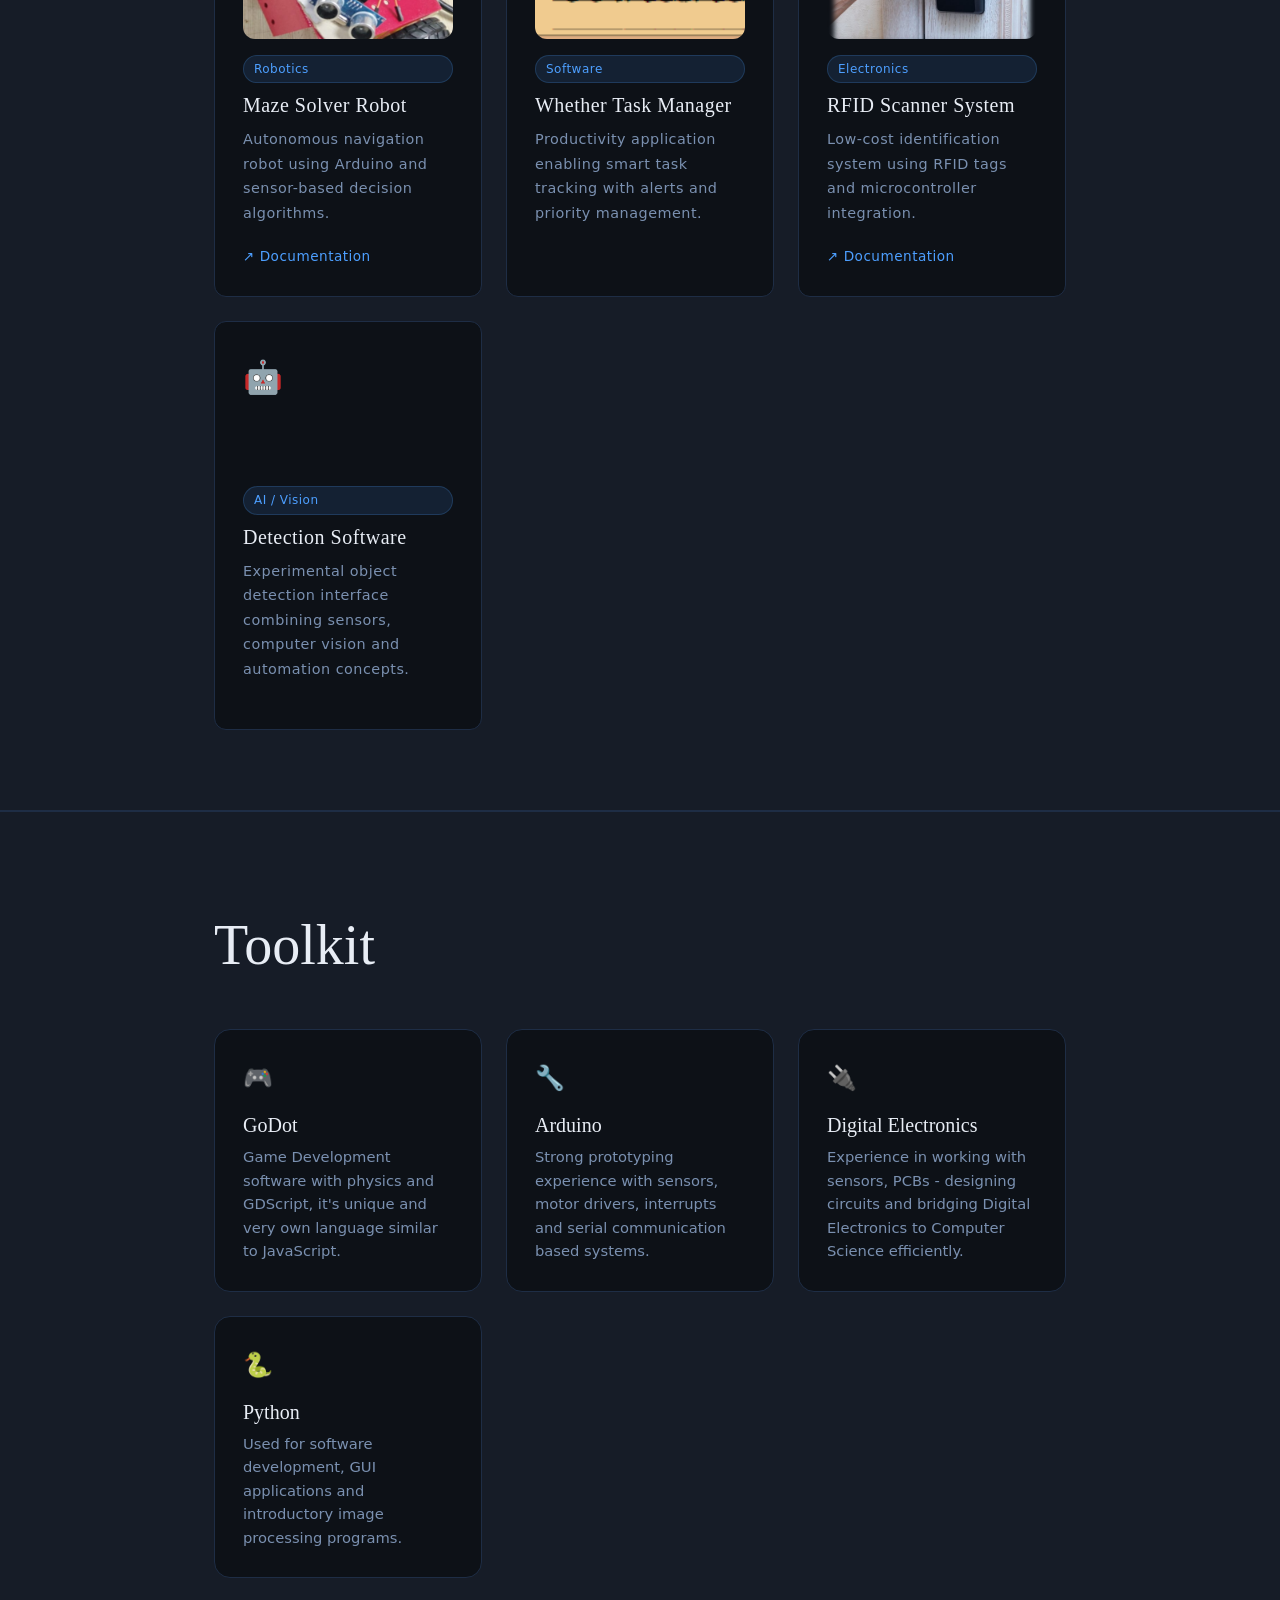
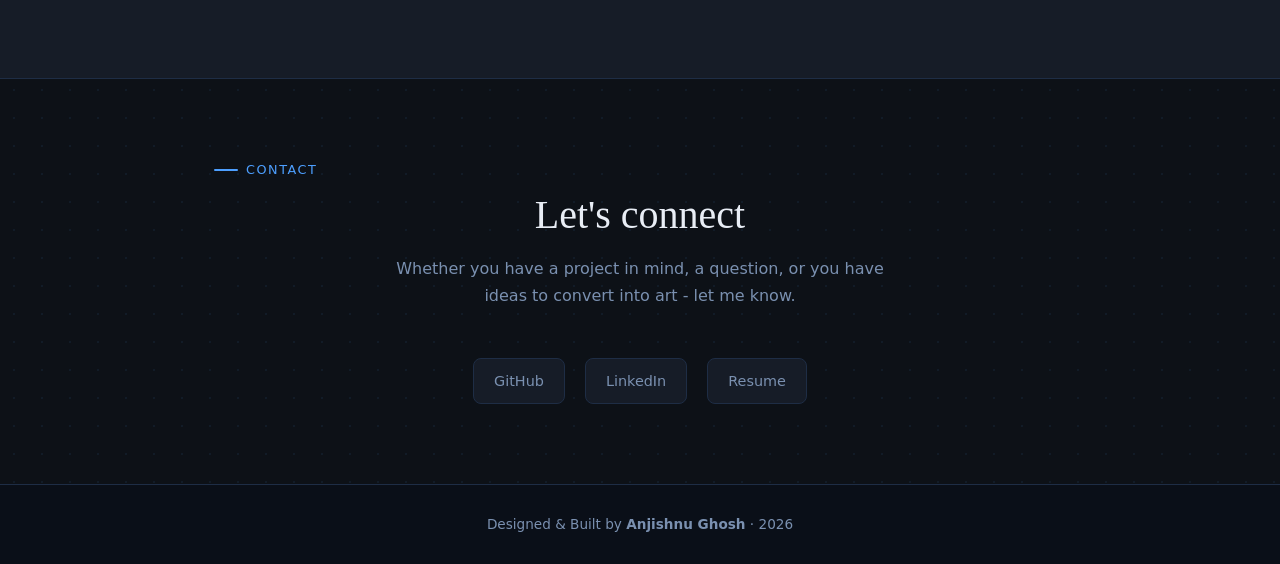
==== commit c98090b6: "Update index.html" ====
--- a/index.html
+++ b/index.html
@@ -59,14 +59,14 @@
 
     <div class="about-text">
       <p>
-        I enjoy turning ideas into real working systems — from embedded
-        electronics projects to apps and experimental concepts.
-      </p>
-
-      <p>
-        Outside academics, I explore game engines, storytelling,
-        and visual design. I aim to build impactful tech solutions.
-      </p>
+            Hello! I'm a developer based in Mumbai. I love turning ideas
+            into games and apps — from designing the UI to designing characters and writing stories.
+            <!-- Replace this paragraph with your own bio -->
+          </p>
+          <p>
+            When I'm not coding, you'll find me gaming and indulging in cinema.
+            I'm currently a first year engineering student.
+          </p>
 
       <p class="skills-heading">Technologies I work with:</p>
 
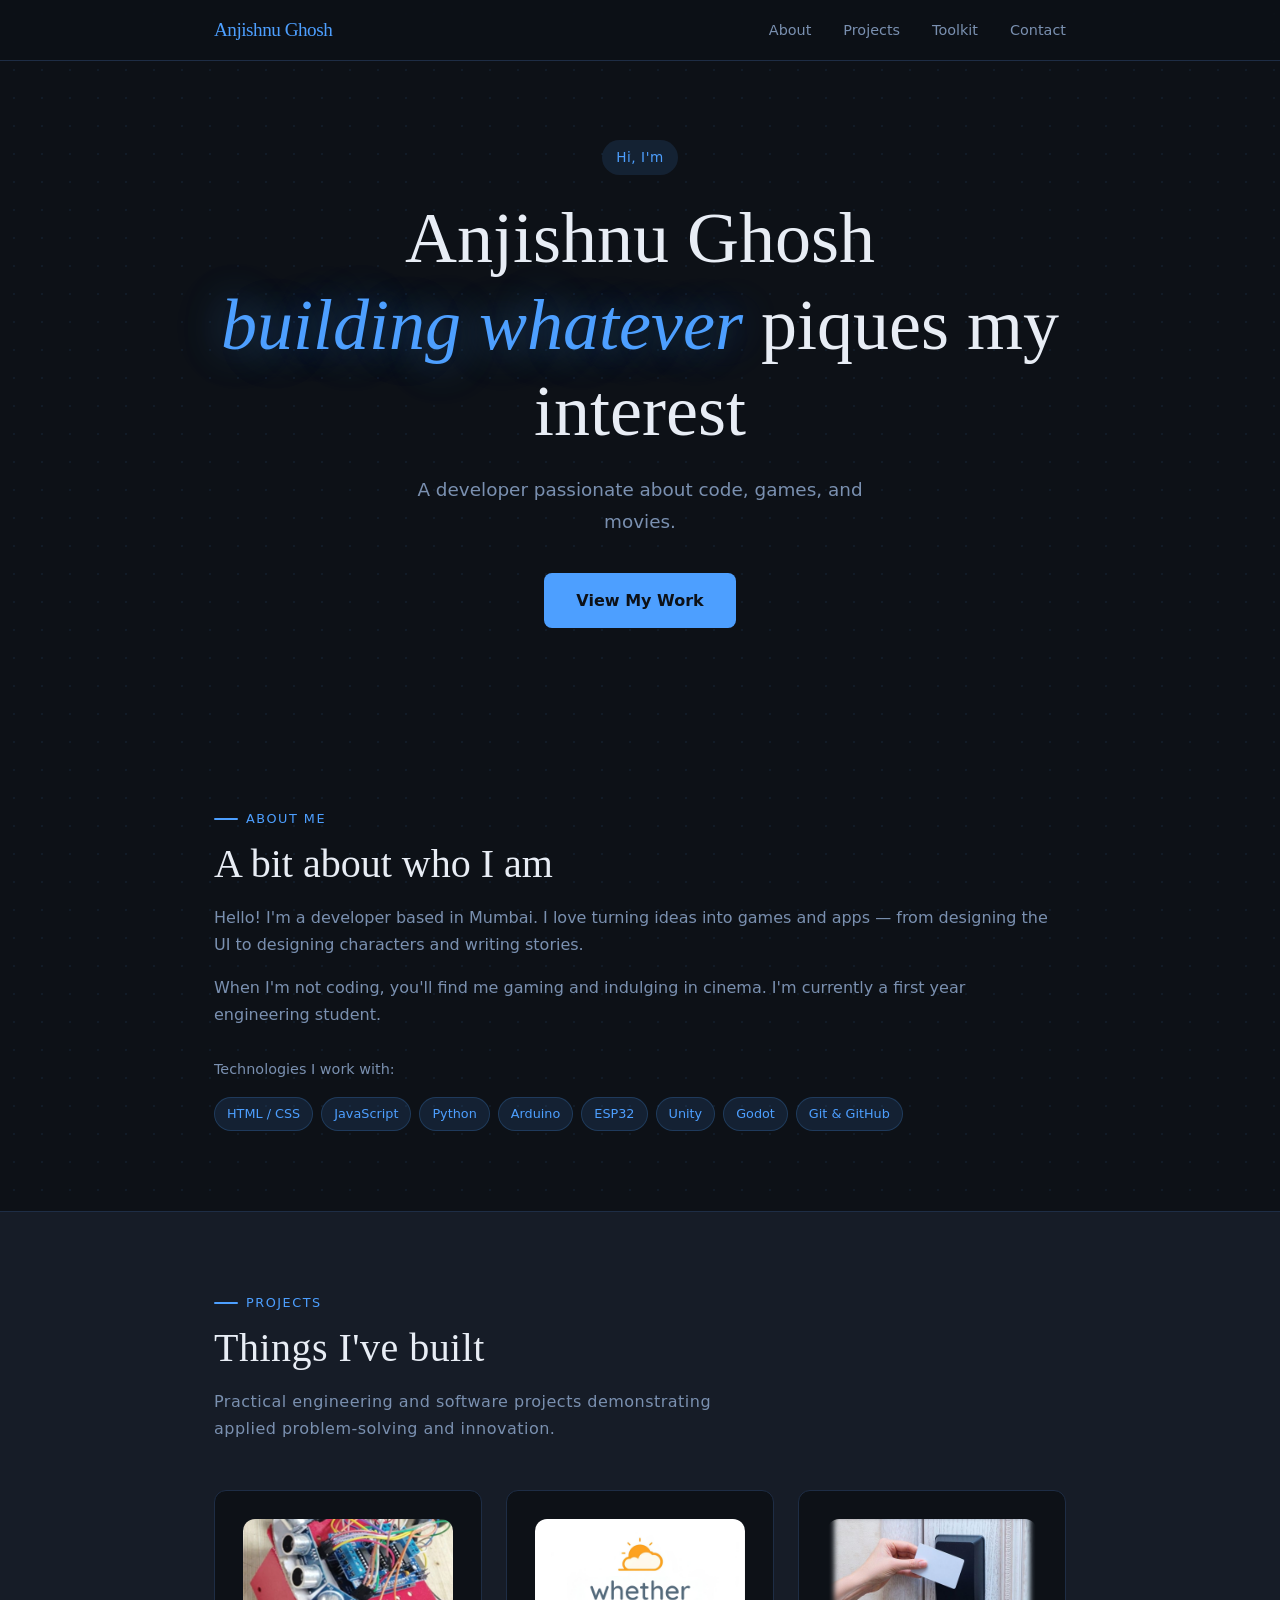
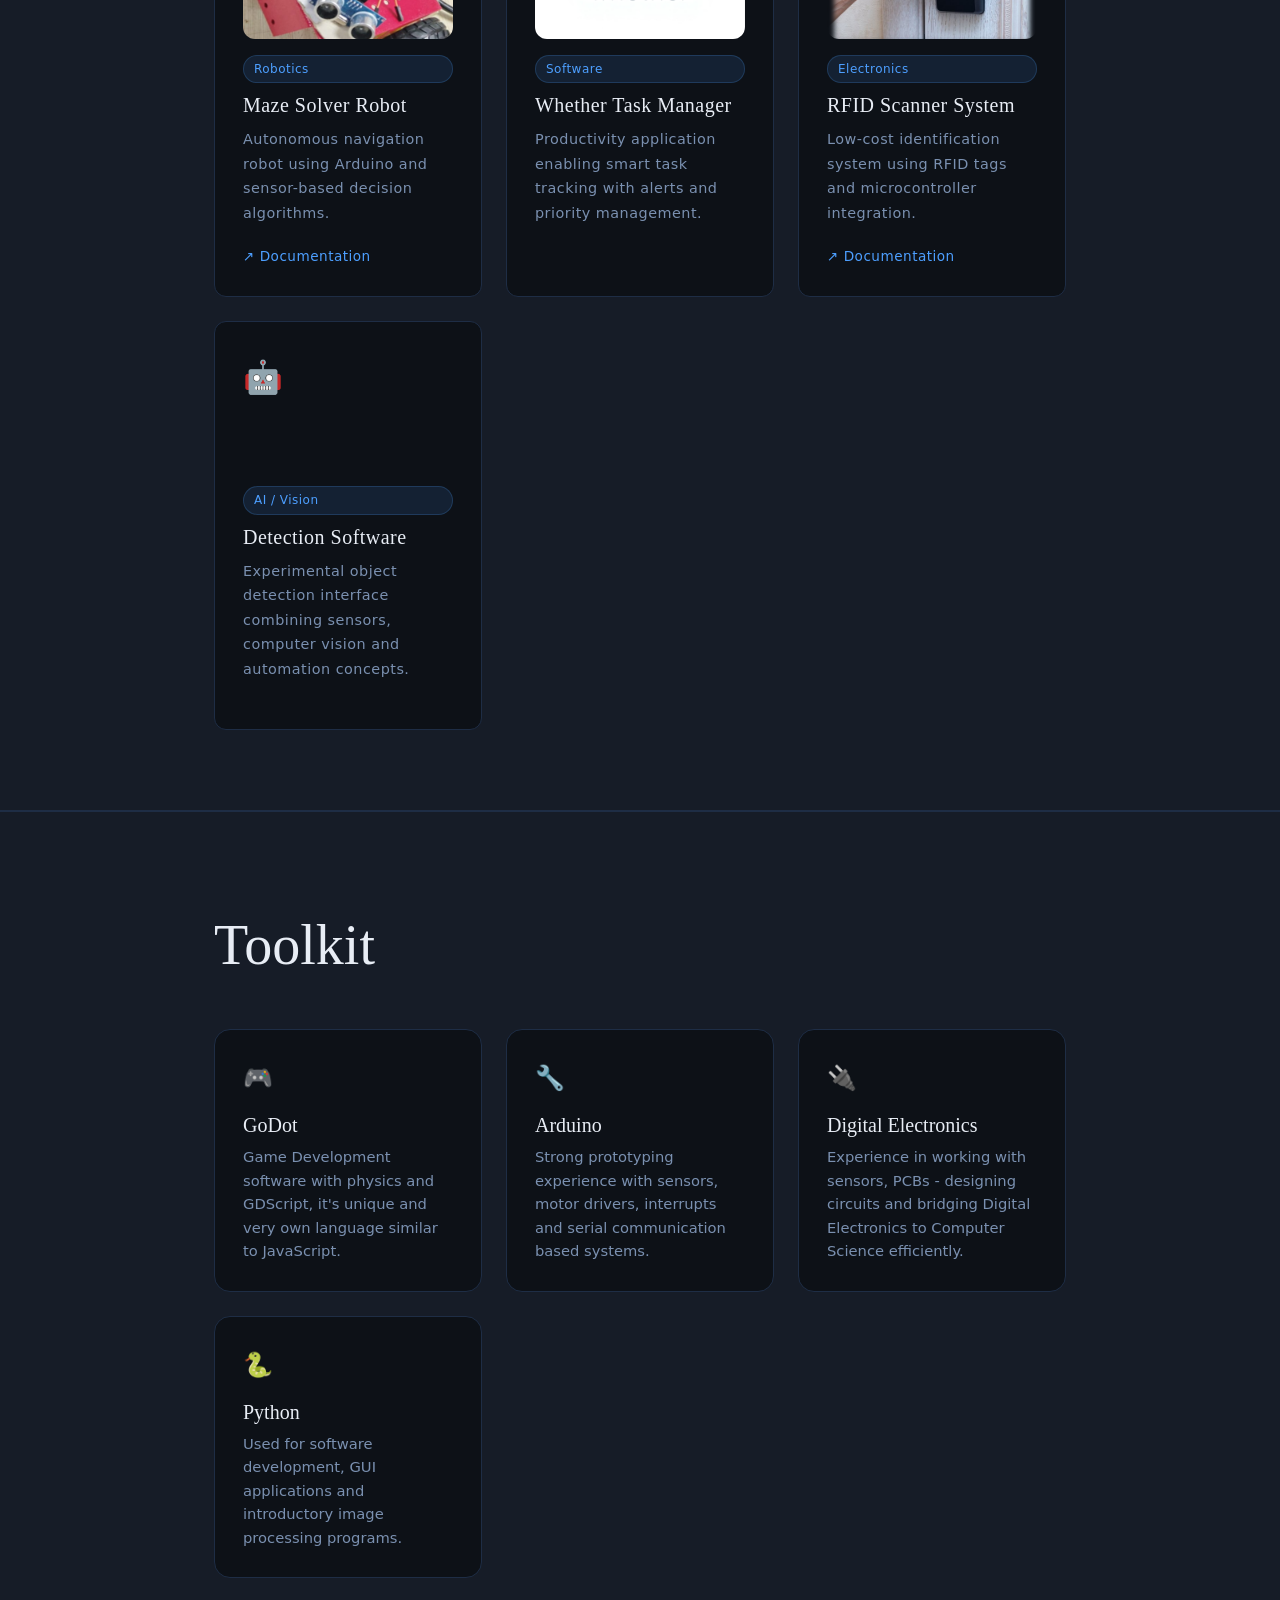
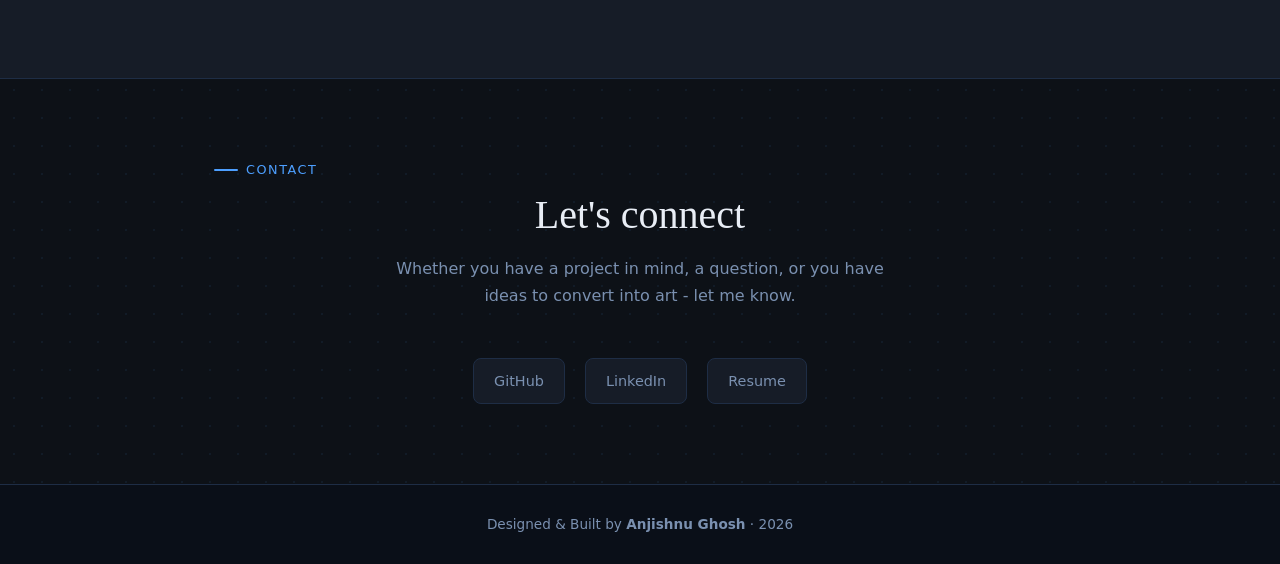
==== commit ceec33db: "Update index.html" ====
--- a/index.html
+++ b/index.html
@@ -119,7 +119,7 @@
       <!-- Task App -->
       <div class="project-card reveal reveal-delay-2">
         <div class="project-icon">
-          <img src="whether.png" alt="Task Manager App">
+          <img src="Whether Logo.png" alt="Task Manager App">
         </div>
         <span class="project-tag">Software</span>
         <h3 class="project-title">Whether Task Manager</h3>
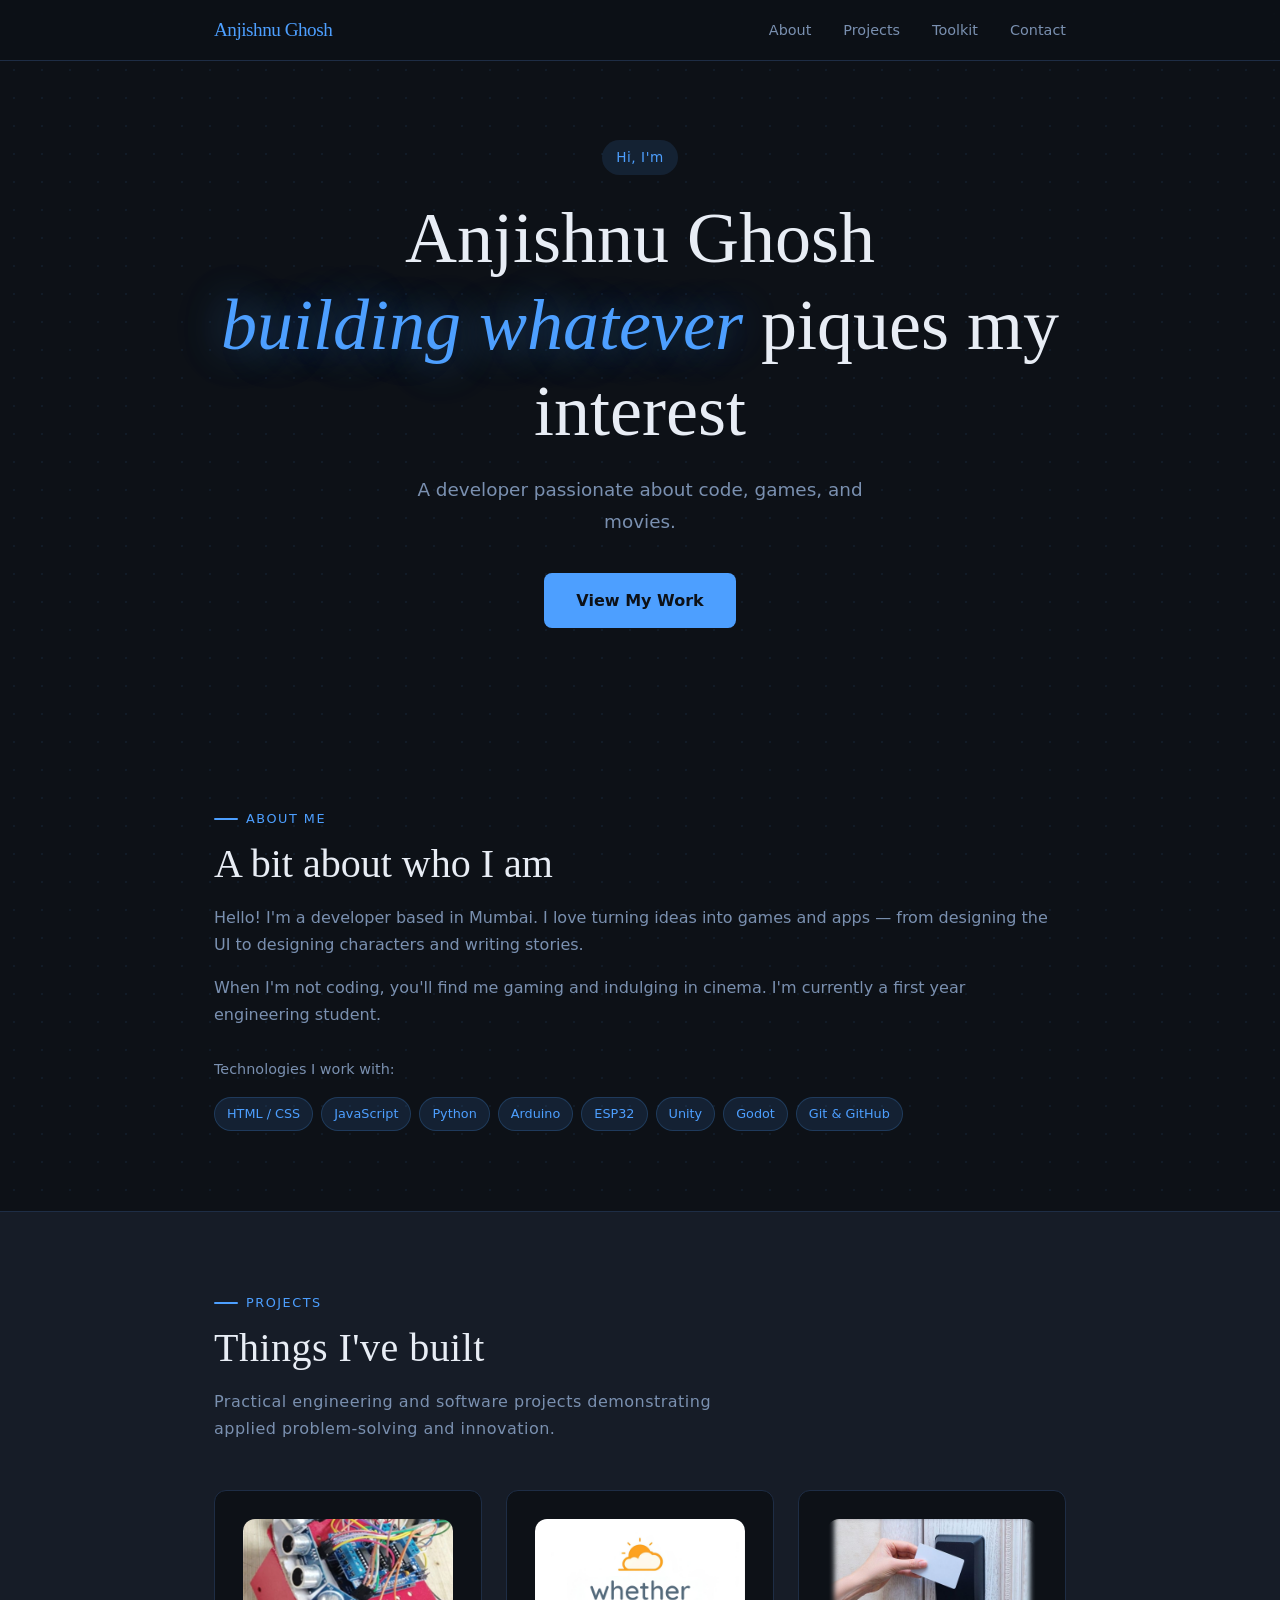
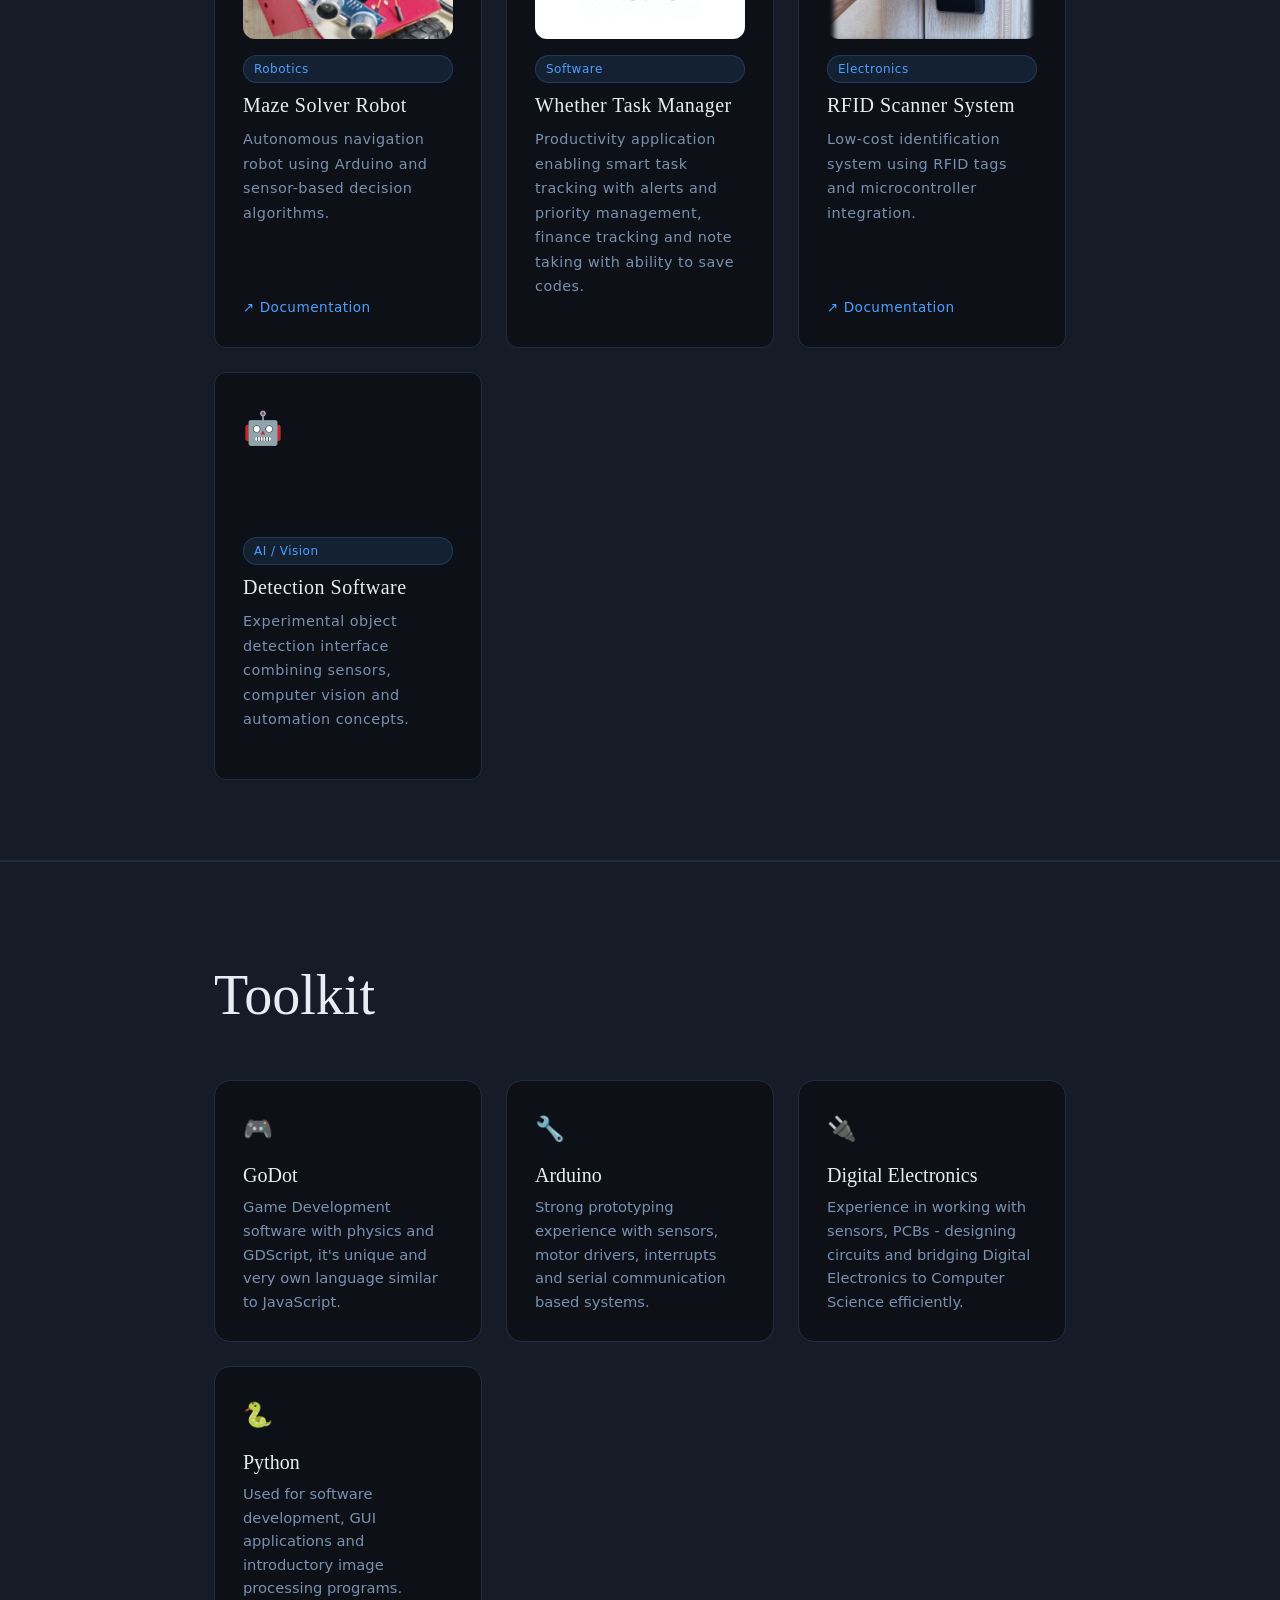
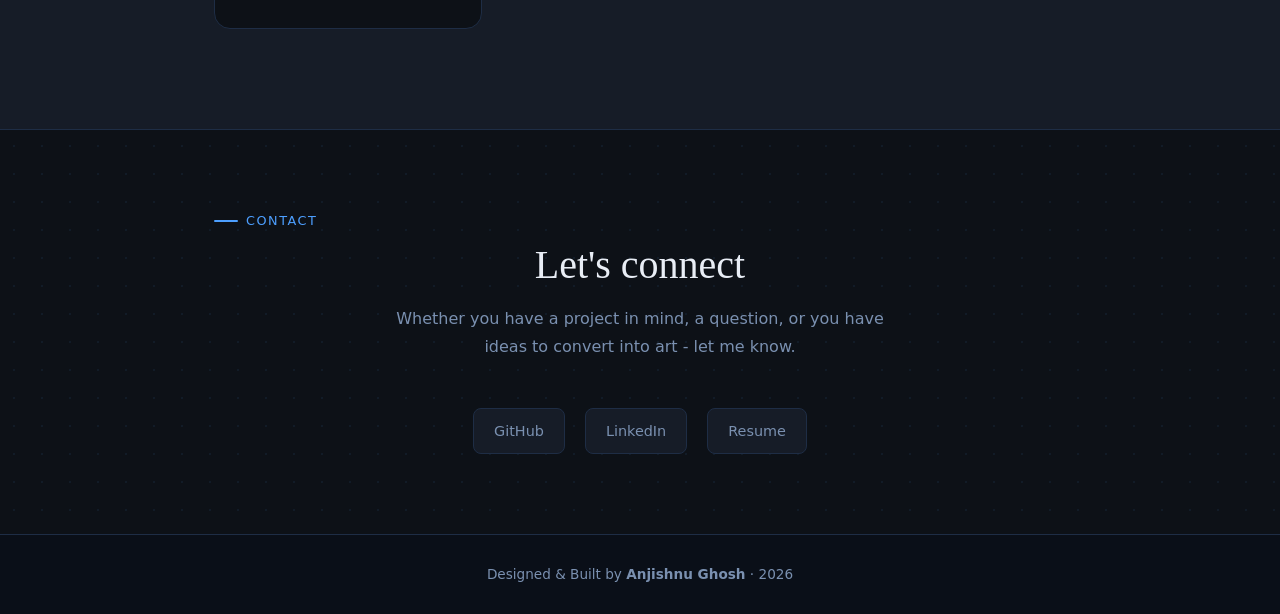
==== commit 4e4add24: "Update index.html" ====
--- a/index.html
+++ b/index.html
@@ -125,7 +125,7 @@
         <h3 class="project-title">Whether Task Manager</h3>
         <p class="project-desc">
           Productivity application enabling smart task tracking
-          with alerts and priority management.
+          with alerts and priority management, finance tracking and note taking with ability to save codes.
         </p>
       </div>
 
